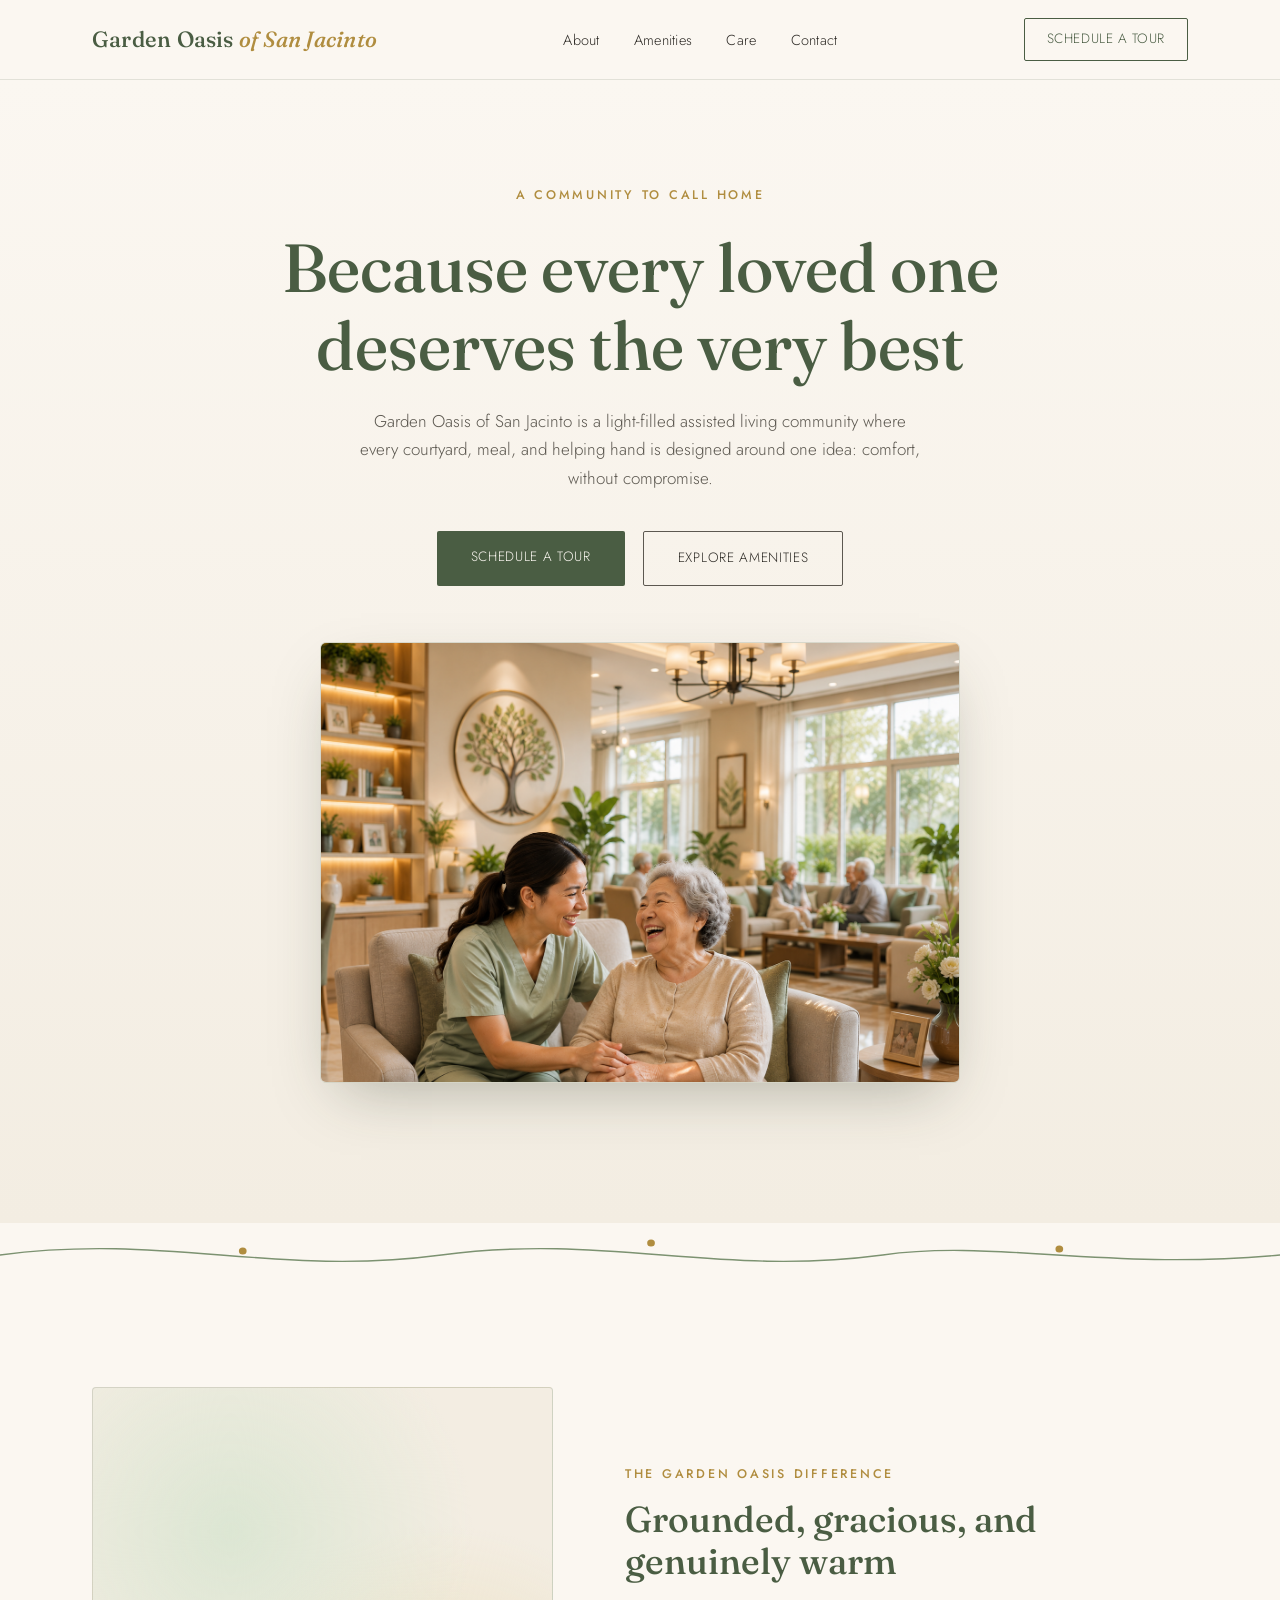
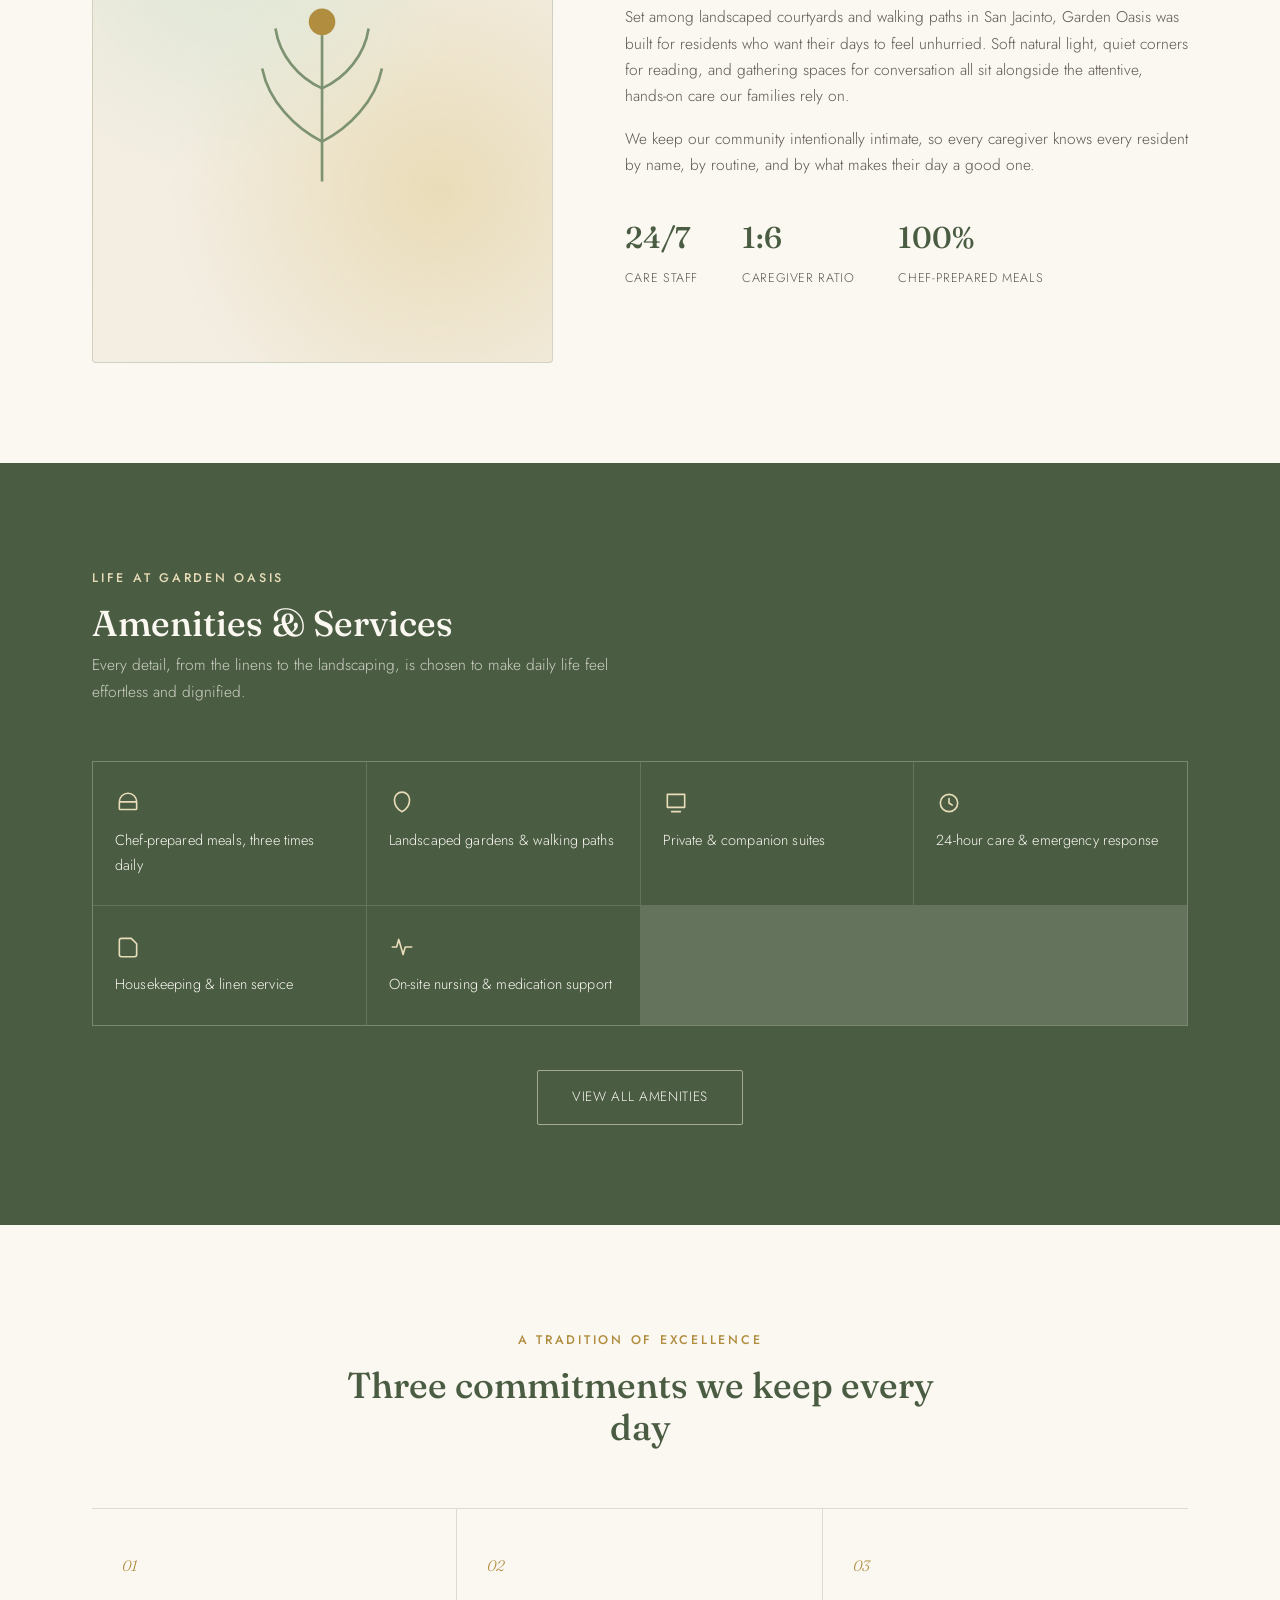
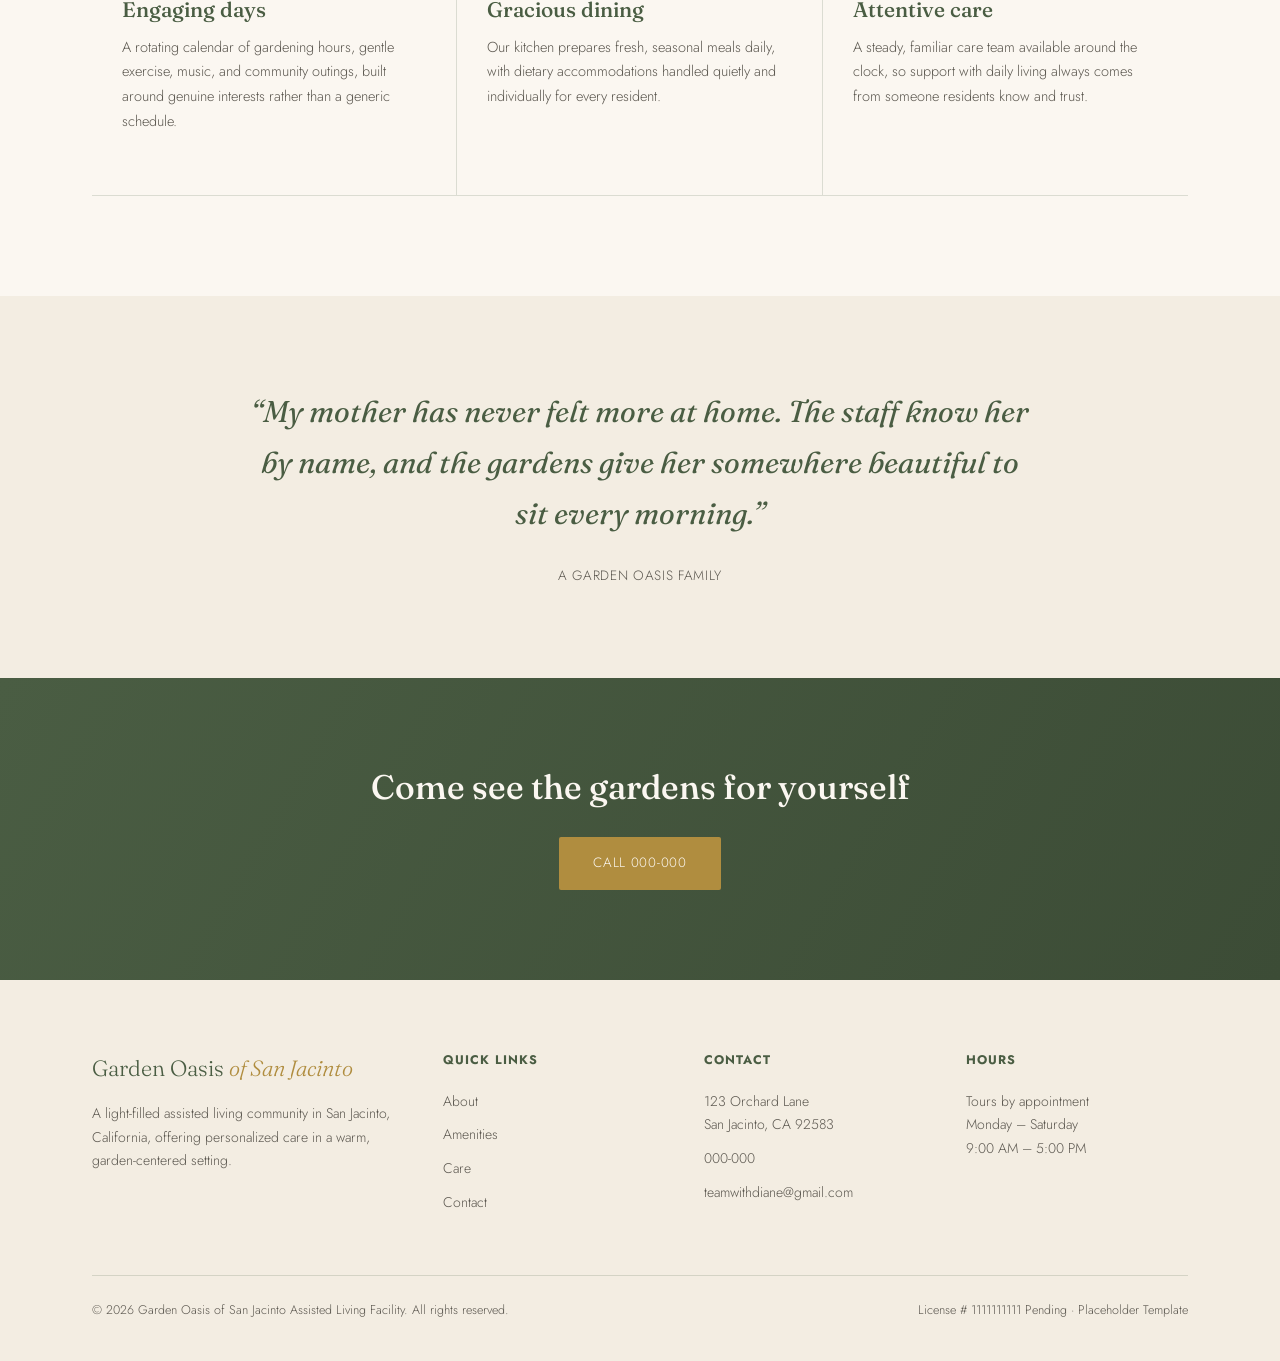
==== index.html @ f4262019 "Update index.html" ====
<!DOCTYPE html>
<html lang="en">
<head>
<meta charset="UTF-8">
<meta name="viewport" content="width=device-width, initial-scale=1.0">
<title>Garden Oasis of San Jacinto | Assisted Living</title>
<meta name="description" content="Garden Oasis of San Jacinto Assisted Living Facility — a light-filled, garden-centered community offering assisted living, compassionate care, and gracious daily living in San Jacinto, CA.">
<link rel="preconnect" href="https://fonts.googleapis.com">
<link rel="preconnect" href="https://fonts.gstatic.com" crossorigin>
<link href="https://fonts.googleapis.com/css2?family=Fraunces:ital,opsz,wght@0,9..144,300;0,9..144,500;1,9..144,400&family=Jost:wght@300;400;500;600&display=swap" rel="stylesheet">
<style>
  :root{
    --ivory:#FBF7F1;
    --ivory-deep:#F3EDE2;
    --sage-deep:#4A5D43;
    --sage:#7C9271;
    --sage-pale:#DCE6D3;
    --gold:#B08D3F;
    --gold-pale:#E9DCB8;
    --ink:#2E2B26;
    --ink-soft:#5C5850;
  }
  *{box-sizing:border-box;margin:0;padding:0;}
  html{scroll-behavior:smooth;}
  body{
    font-family:'Jost', sans-serif;
    background:var(--ivory);
    color:var(--ink);
    line-height:1.7;
    font-weight:300;
    overflow-x:hidden;
  }
  h1,h2,h3,.display{
    font-family:'Fraunces', serif;
    font-weight:500;
    color:var(--sage-deep);
    line-height:1.15;
  }
  a{color:inherit;text-decoration:none;}
  img{max-width:100%;display:block;}
  .wrap{max-width:1160px;margin:0 auto;padding:0 32px;}
  .eyebrow{
    font-family:'Jost', sans-serif;
    text-transform:uppercase;
    letter-spacing:0.22em;
    font-size:12.5px;
    color:var(--gold);
    font-weight:500;
    display:inline-block;
    margin-bottom:14px;
  }

  /* ---------- NAV ---------- */
  header{
    position:sticky;top:0;z-index:100;
    background:rgba(251,247,241,0.92);
    backdrop-filter:blur(6px);
    border-bottom:1px solid rgba(74,93,67,0.14);
  }
  nav{
    display:flex;align-items:center;justify-content:space-between;
    padding:18px 32px;max-width:1160px;margin:0 auto;
  }
  .logo{font-family:'Fraunces',serif;font-size:22px;color:var(--sage-deep);font-weight:500;letter-spacing:0.01em;}
  .logo em{font-style:italic;color:var(--gold);}
  .nav-links{display:flex;gap:34px;list-style:none;}
  .nav-links a{font-size:14.5px;letter-spacing:0.02em;color:var(--ink);transition:color .2s;}
  .nav-links a:hover{color:var(--gold);}
  .nav-cta{
    border:1px solid var(--sage-deep);padding:9px 22px;border-radius:2px;
    font-size:13.5px;letter-spacing:0.04em;text-transform:uppercase;
    color:var(--sage-deep);transition:all .25s;white-space:nowrap;
  }
  .nav-cta:hover{background:var(--sage-deep);color:var(--ivory);}
  .menu-toggle{display:none;background:none;border:none;font-size:26px;color:var(--sage-deep);cursor:pointer;}

  /* ---------- HERO ---------- */
  .hero{
    position:relative;
    padding:100px 32px 140px;
    background:linear-gradient(180deg, var(--ivory) 0%, var(--ivory-deep) 100%);
    text-align:center;
    overflow:hidden;
  }
  .hero .wrap{position:relative;z-index:2;}
  .hero .eyebrow{margin-bottom:22px;}
  .hero h1{font-size:clamp(40px,6vw,68px);max-width:820px;margin:0 auto 22px;}
  .hero h1 i{font-style:italic;color:var(--gold);}
  .hero p{max-width:560px;margin:0 auto 38px;color:var(--ink-soft);font-size:17px;}
  .btn-row{display:flex;gap:18px;justify-content:center;flex-wrap:wrap;}
  .btn{
    display:inline-block;padding:15px 34px;border-radius:2px;
    font-size:13.5px;letter-spacing:0.05em;text-transform:uppercase;
    transition:all .25s;
  }
  .btn-primary{background:var(--sage-deep);color:var(--ivory);}
  .btn-primary:hover{background:var(--gold);}
  .btn-ghost{border:1px solid var(--ink-soft);color:var(--ink);}
  .btn-ghost:hover{border-color:var(--sage-deep);color:var(--sage-deep);}
  .hero-image{
    margin:56px auto 0;max-width:640px;
    border-radius:6px;overflow:hidden;
    border:1px solid rgba(74,93,67,0.18);
    box-shadow:0 24px 60px -20px rgba(46,55,38,0.35);
  }
  .hero-image img{width:100%;height:auto;aspect-ratio:16/11;object-fit:cover;object-position:center 32%;display:block;}

  /* vine divider */
  .vine{width:100%;height:64px;display:block;}
  .vine path{fill:none;stroke:var(--sage);stroke-width:1.4;stroke-linecap:round;}
  .vine circle{fill:var(--gold);}

  /* ---------- ABOUT ---------- */
  .about{padding:100px 32px;}
  .about-grid{display:grid;grid-template-columns:0.9fr 1.1fr;gap:72px;align-items:center;}
  .about-visual{
    aspect-ratio:4/5;border-radius:4px;
    background:
      radial-gradient(circle at 30% 25%, var(--sage-pale) 0%, transparent 45%),
      radial-gradient(circle at 75% 70%, var(--gold-pale) 0%, transparent 50%),
      var(--ivory-deep);
    border:1px solid rgba(74,93,67,0.18);
    position:relative;
    display:flex;align-items:center;justify-content:center;
  }
  .about-visual svg{width:58%;}
  .about h2{font-size:36px;margin-bottom:22px;}
  .about p{color:var(--ink-soft);margin-bottom:16px;font-size:15.5px;}
  .stat-row{display:flex;gap:44px;margin-top:34px;}
  .stat b{display:block;font-family:'Fraunces',serif;font-size:30px;color:var(--sage-deep);font-weight:500;}
  .stat span{font-size:12.5px;letter-spacing:0.05em;text-transform:uppercase;color:var(--ink-soft);}

  /* ---------- AMENITIES ---------- */
  .amenities{padding:100px 32px;background:var(--sage-deep);color:var(--ivory);}
  .amenities .eyebrow{color:var(--gold-pale);}
  .amenities h2{color:var(--ivory);font-size:36px;margin-bottom:8px;}
  .amenities > .wrap > p{color:rgba(251,247,241,0.75);max-width:520px;margin-bottom:56px;font-size:15.5px;}
  .amen-grid{
    display:grid;grid-template-columns:repeat(4,1fr);gap:1px;
    background:rgba(251,247,241,0.14);
    border:1px solid rgba(251,247,241,0.14);
  }
  .amen-item{
    background:var(--sage-deep);padding:28px 22px;
    display:flex;flex-direction:column;gap:12px;
    transition:background .25s;
  }
  .amen-item:hover{background:#425A3B;}
  .amen-item svg{width:26px;height:26px;stroke:var(--gold-pale);}
  .amen-item span{font-size:14.5px;letter-spacing:0.01em;}

  /* ---------- PILLARS ---------- */
  .pillars{padding:100px 32px;}
  .pillars-head{text-align:center;max-width:600px;margin:0 auto 60px;}
  .pillars-head h2{font-size:36px;}
  .pillar-grid{display:grid;grid-template-columns:repeat(3,1fr);gap:0;border-top:1px solid rgba(74,93,67,0.18);}
  .pillar{padding:44px 30px;border-right:1px solid rgba(74,93,67,0.18);border-bottom:1px solid rgba(74,93,67,0.18);}
  .pillar:last-child{border-right:none;}
  .pillar-num{font-family:'Fraunces',serif;font-style:italic;color:var(--gold);font-size:15px;margin-bottom:18px;display:block;}
  .pillar h3{font-size:21px;margin-bottom:14px;}
  .pillar p{color:var(--ink-soft);font-size:14.5px;margin-bottom:18px;}
  .pillar a{font-size:13px;letter-spacing:0.04em;text-transform:uppercase;color:var(--sage-deep);border-bottom:1px solid var(--gold);padding-bottom:3px;}

  /* ---------- QUOTE ---------- */
  .quote-section{padding:90px 32px;background:var(--ivory-deep);text-align:center;}
  .quote-section blockquote{
    font-family:'Fraunces',serif;font-style:italic;font-weight:400;
    font-size:clamp(22px,3vw,30px);max-width:780px;margin:0 auto 22px;color:var(--sage-deep);
  }
  .quote-section cite{font-style:normal;font-size:13.5px;letter-spacing:0.05em;text-transform:uppercase;color:var(--ink-soft);}

  /* ---------- CTA BANNER ---------- */
  .cta-banner{
    padding:90px 32px;text-align:center;
    background:linear-gradient(120deg, var(--sage-deep), #3C4C36);
    color:var(--ivory);
  }
  .cta-banner h2{color:var(--ivory);font-size:34px;max-width:600px;margin:0 auto 30px;}
  .cta-banner .btn-primary{background:var(--gold);}
  .cta-banner .btn-primary:hover{background:var(--ivory);color:var(--sage-deep);}

  /* ---------- FOOTER ---------- */
  footer{padding:70px 32px 40px;background:var(--ivory-deep);}
  .footer-grid{display:grid;grid-template-columns:1.4fr 1fr 1fr 1fr;gap:40px;margin-bottom:50px;}
  .footer-grid h4{font-size:12.5px;letter-spacing:0.08em;text-transform:uppercase;color:var(--sage-deep);margin-bottom:18px;}
  .footer-grid p, .footer-grid a{font-size:14px;color:var(--ink-soft);display:block;margin-bottom:10px;}
  .footer-grid a:hover{color:var(--gold);}
  .footer-logo{font-family:'Fraunces',serif;font-size:22px;color:var(--sage-deep);margin-bottom:14px;}
  .footer-bottom{
    border-top:1px solid rgba(74,93,67,0.18);padding-top:24px;
    display:flex;justify-content:space-between;flex-wrap:wrap;gap:12px;
    font-size:12.5px;color:var(--ink-soft);
  }

  /* ---------- RESPONSIVE ---------- */
  @media (max-width:900px){
    .about-grid{grid-template-columns:1fr;gap:40px;}
    .amen-grid{grid-template-columns:repeat(2,1fr);}
    .pillar-grid{grid-template-columns:1fr;}
    .pillar{border-right:none;}
    .footer-grid{grid-template-columns:1fr 1fr;}
  }
  @media (max-width:700px){
    .nav-links, .nav-cta{display:none;}
    .menu-toggle{display:block;}
    .amen-grid{grid-template-columns:1fr 1fr;}
    .stat-row{gap:28px;}
    .footer-grid{grid-template-columns:1fr;}
  }
</style>
</head>
<body>

<header>
  <nav>
    <a href="#" class="logo">Garden Oasis <em>of San Jacinto</em></a>
    <ul class="nav-links">
      <li><a href="#about">About</a></li>
      <li><a href="amenities.html">Amenities</a></li>
      <li><a href="#care">Care</a></li>
      <li><a href="#contact">Contact</a></li>
    </ul>
    <a href="#contact" class="nav-cta">Schedule a Tour</a>
    <button class="menu-toggle" aria-label="Menu">&#9776;</button>
  </nav>
</header>

<section class="hero">
  <div class="wrap">
    <span class="eyebrow">A Community To Call Home</span>
    <h1>Because every loved one deserves the very best</h1>
    <p>Garden Oasis of San Jacinto is a light-filled assisted living community where every courtyard, meal, and helping hand is designed around one idea: comfort, without compromise.</p>
    <div class="btn-row">
      <a href="#contact" class="btn btn-primary">Schedule a Tour</a>
      <a href="amenities.html" class="btn btn-ghost">Explore Amenities</a>
    </div>
    <div class="hero-image">
      <img src="images/Caregiver-Resident.png" alt="A caregiver and resident smiling together at Garden Oasis of San Jacinto">
    </div>
  </div>
</section>

<svg class="vine" viewBox="0 0 1160 64" preserveAspectRatio="none">
  <path d="M0,32 C150,10 250,54 400,32 C550,10 650,54 800,32 C900,16 1000,48 1160,32"/>
  <circle cx="220" cy="28" r="3.5"/>
  <circle cx="590" cy="20" r="3.5"/>
  <circle cx="960" cy="26" r="3.5"/>
</svg>

<section class="about" id="about">
  <div class="wrap about-grid">
    <div class="about-visual">
      <svg viewBox="0 0 200 200" fill="none" xmlns="http://www.w3.org/2000/svg">
        <path d="M100 180 C100 140 100 110 100 70" stroke="#7C9271" stroke-width="2"/>
        <path d="M100 150 C80 140 60 120 55 95" stroke="#7C9271" stroke-width="2"/>
        <path d="M100 150 C120 140 140 120 145 95" stroke="#7C9271" stroke-width="2"/>
        <path d="M100 110 C82 102 68 85 65 65" stroke="#7C9271" stroke-width="2"/>
        <path d="M100 110 C118 102 132 85 135 65" stroke="#7C9271" stroke-width="2"/>
        <circle cx="100" cy="60" r="10" fill="#B08D3F"/>
      </svg>
    </div>
    <div>
      <span class="eyebrow">The Garden Oasis Difference</span>
      <h2>Grounded, gracious, and genuinely warm</h2>
      <p>Set among landscaped courtyards and walking paths in San Jacinto, Garden Oasis was built for residents who want their days to feel unhurried. Soft natural light, quiet corners for reading, and gathering spaces for conversation all sit alongside the attentive, hands-on care our families rely on.</p>
      <p>We keep our community intentionally intimate, so every caregiver knows every resident by name, by routine, and by what makes their day a good one.</p>
      <div class="stat-row">
        <div class="stat"><b>24/7</b><span>Care Staff</span></div>
        <div class="stat"><b>1:6</b><span>Caregiver Ratio</span></div>
        <div class="stat"><b>100%</b><span>Chef-Prepared Meals</span></div>
      </div>
    </div>
  </div>
</section>

<section class="amenities" id="amenities">
  <div class="wrap">
    <span class="eyebrow">Life at Garden Oasis</span>
    <h2>Amenities &amp; Services</h2>
    <p>Every detail, from the linens to the landscaping, is chosen to make daily life feel effortless and dignified.</p>
    <div class="amen-grid">
      <div class="amen-item"><svg viewBox="0 0 24 24" fill="none" stroke-width="1.5"><path d="M4 11h16M4 11a8 8 0 0116 0M4 11v6a1 1 0 001 1h14a1 1 0 001-1v-6" stroke-linecap="round" stroke-linejoin="round"/></svg><span>Chef-prepared meals, three times daily</span></div>
      <div class="amen-item"><svg viewBox="0 0 24 24" fill="none" stroke-width="1.5"><path d="M12 20c4-2 7-6 7-11a7 7 0 00-14 0c0 5 3 9 7 11z" stroke-linecap="round" stroke-linejoin="round"/></svg><span>Landscaped gardens &amp; walking paths</span></div>
      <div class="amen-item"><svg viewBox="0 0 24 24" fill="none" stroke-width="1.5"><path d="M4 4h16v12H4zM8 20h8" stroke-linecap="round" stroke-linejoin="round"/></svg><span>Private &amp; companion suites</span></div>
      <div class="amen-item"><svg viewBox="0 0 24 24" fill="none" stroke-width="1.5"><circle cx="12" cy="12" r="8"/><path d="M12 8v4l3 2" stroke-linecap="round"/></svg><span>24-hour care &amp; emergency response</span></div>
      <div class="amen-item"><svg viewBox="0 0 24 24" fill="none" stroke-width="1.5"><path d="M4 19V6a2 2 0 012-2h9l5 5v10a2 2 0 01-2 2H6a2 2 0 01-2-2z" stroke-linejoin="round"/></svg><span>Housekeeping &amp; linen service</span></div>
      <div class="amen-item"><svg viewBox="0 0 24 24" fill="none" stroke-width="1.5"><path d="M3 12h4l2-7 4 14 2-7h6" stroke-linecap="round" stroke-linejoin="round"/></svg><span>On-site nursing &amp; medication support</span></div>
    </div>
    <div style="text-align:center;margin-top:44px;">
      <a href="amenities.html" class="btn btn-ghost" style="border-color:rgba(251,247,241,0.5);color:var(--ivory);">View All Amenities</a>
    </div>
  </div>
</section>

<section class="pillars" id="care">
  <div class="wrap">
    <div class="pillars-head">
      <span class="eyebrow">A Tradition of Excellence</span>
      <h2>Three commitments we keep every day</h2>
    </div>
    <div class="pillar-grid">
      <div class="pillar">
        <span class="pillar-num">01</span>
        <h3>Engaging days</h3>
        <p>A rotating calendar of gardening hours, gentle exercise, music, and community outings, built around genuine interests rather than a generic schedule.</p>
      </div>
      <div class="pillar">
        <span class="pillar-num">02</span>
        <h3>Gracious dining</h3>
        <p>Our kitchen prepares fresh, seasonal meals daily, with dietary accommodations handled quietly and individually for every resident.</p>
      </div>
      <div class="pillar">
        <span class="pillar-num">03</span>
        <h3>Attentive care</h3>
        <p>A steady, familiar care team available around the clock, so support with daily living always comes from someone residents know and trust.</p>
      </div>
    </div>
  </div>
</section>

<section class="quote-section">
  <blockquote>&ldquo;My mother has never felt more at home. The staff know her by name, and the gardens give her somewhere beautiful to sit every morning.&rdquo;</blockquote>
  <cite>A Garden Oasis Family</cite>
</section>

<section class="cta-banner" id="contact">
  <div class="wrap">
    <h2>Come see the gardens for yourself</h2>
    <a href="tel:+1000000" class="btn btn-primary">Call 000-000</a>
  </div>
</section>

<footer>
  <div class="wrap">
    <div class="footer-grid">
      <div>
        <div class="footer-logo">Garden Oasis <em style="font-style:italic;color:var(--gold);">of San Jacinto</em></div>
        <p>A light-filled assisted living community in San Jacinto, California, offering personalized care in a warm, garden-centered setting.</p>
      </div>
      <div>
        <h4>Quick Links</h4>
        <a href="#about">About</a>
        <a href="amenities.html">Amenities</a>
        <a href="#care">Care</a>
        <a href="#contact">Contact</a>
      </div>
      <div>
        <h4>Contact</h4>
        <p>123 Orchard Lane<br>San Jacinto, CA 92583</p>
        <a href="tel:+1000000">000-000</a>
        <a href="mailto:teamwithdiane@gmail.com">teamwithdiane@gmail.com</a>
      </div>
      <div>
        <h4>Hours</h4>
        <p>Tours by appointment<br>Monday &ndash; Saturday<br>9:00 AM &ndash; 5:00 PM</p>
      </div>
    </div>
    <div class="footer-bottom">
      <span>&copy; 2026 Garden Oasis of San Jacinto Assisted Living Facility. All rights reserved.</span>
      <span>License # 1111111111 Pending &middot; Placeholder Template</span>
    </div>
  </div>
</footer>

</body>
</html>
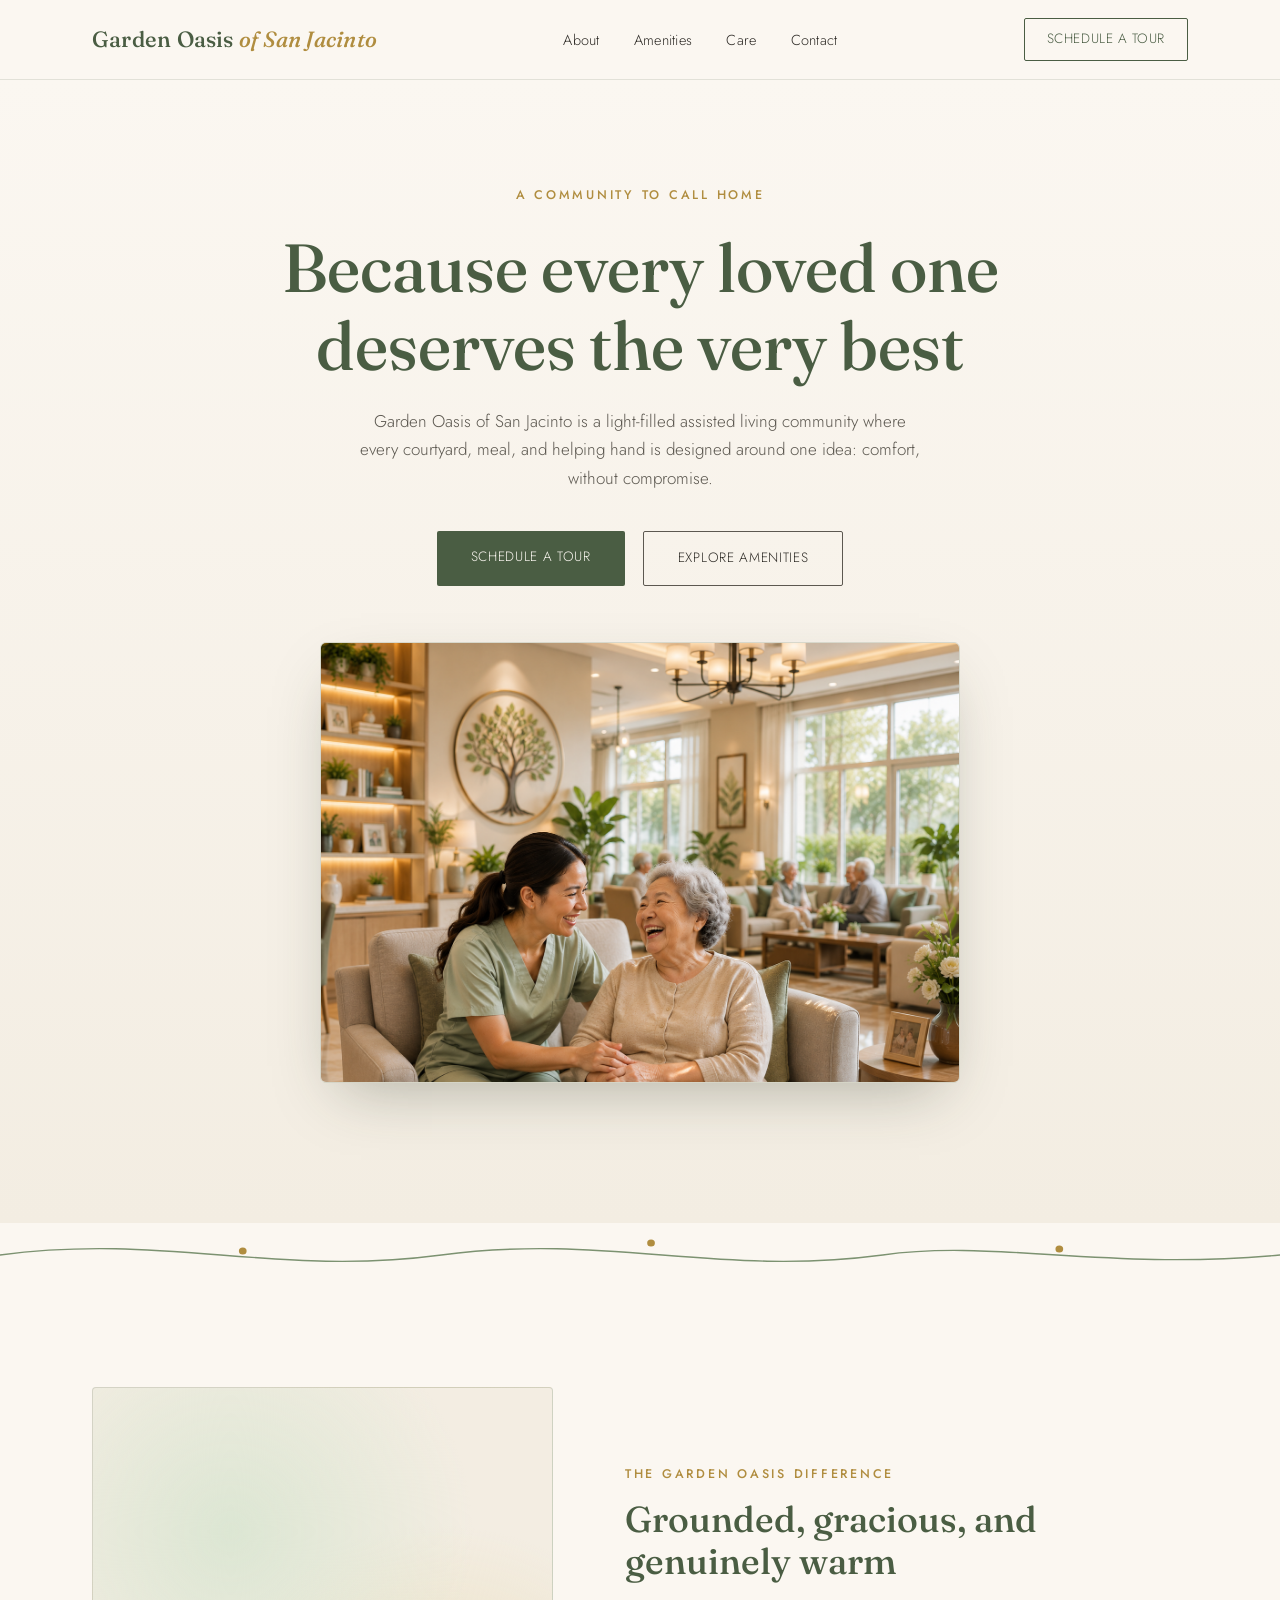
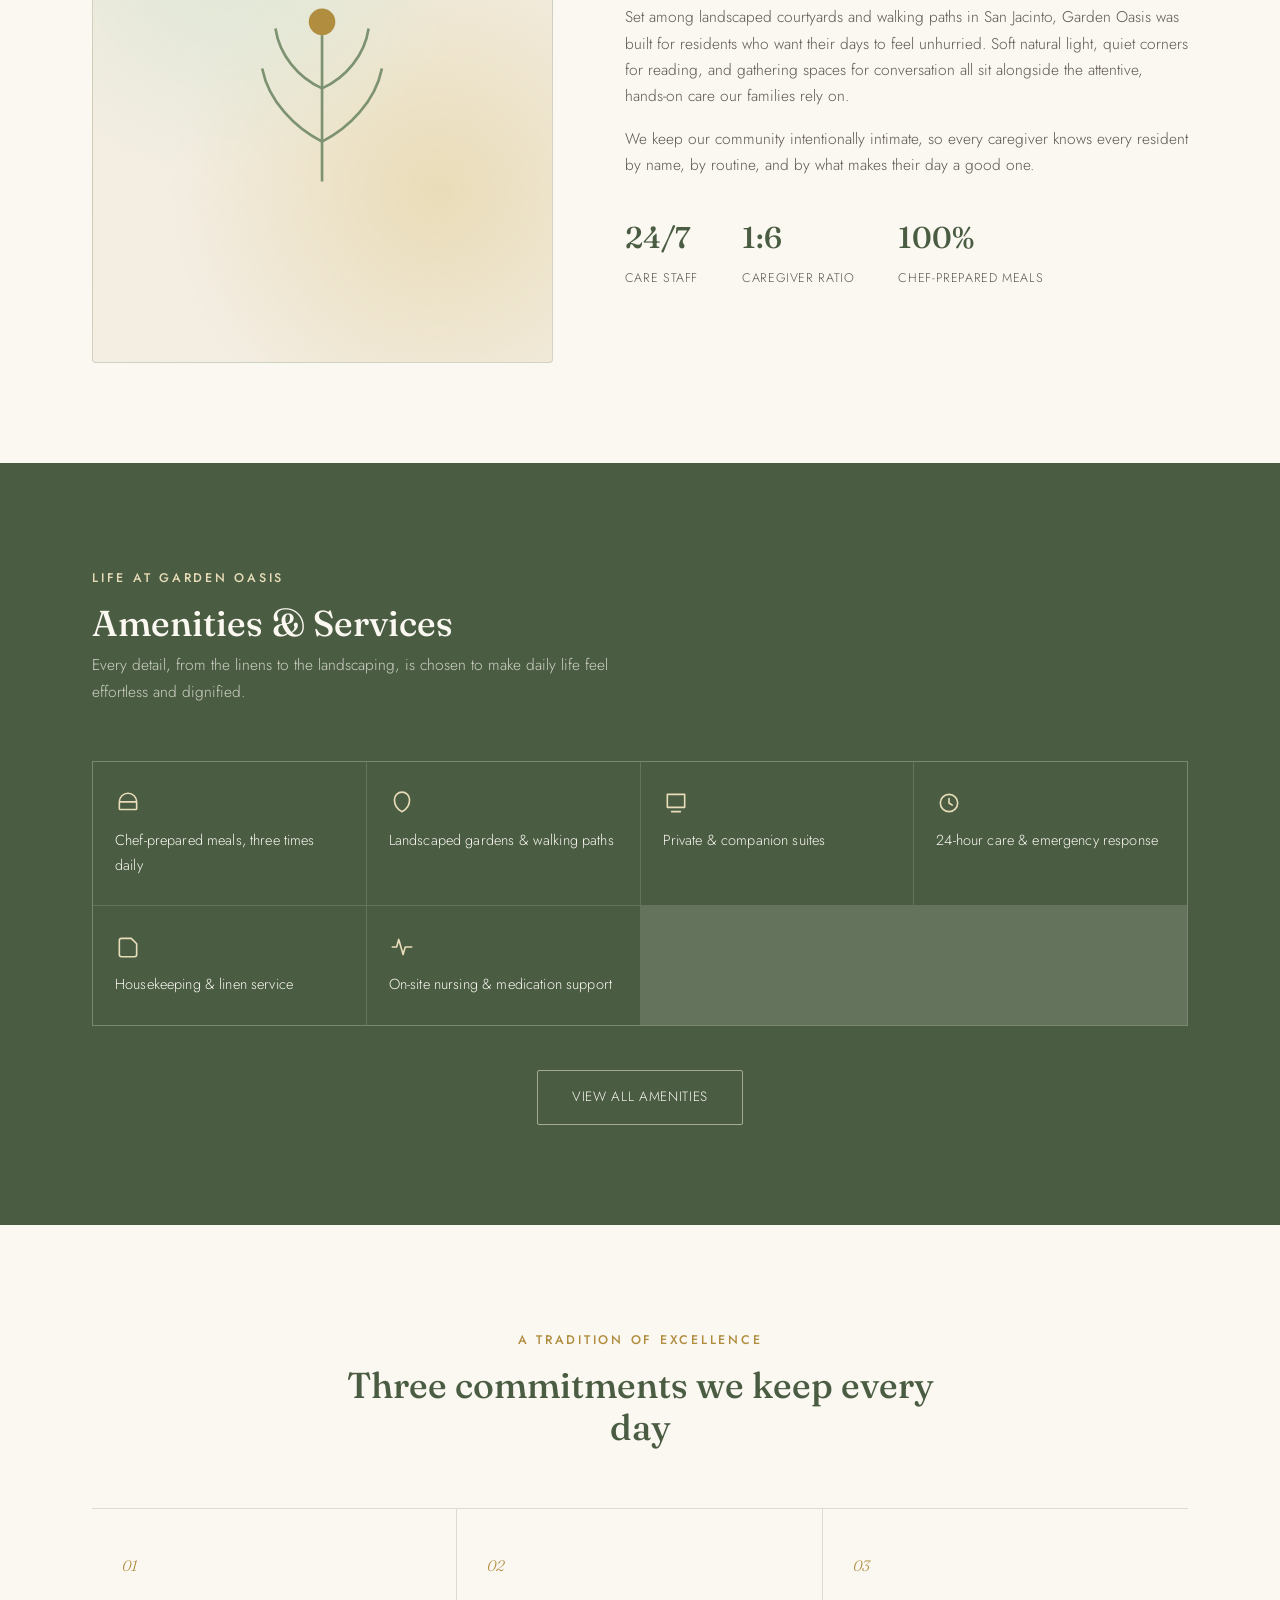
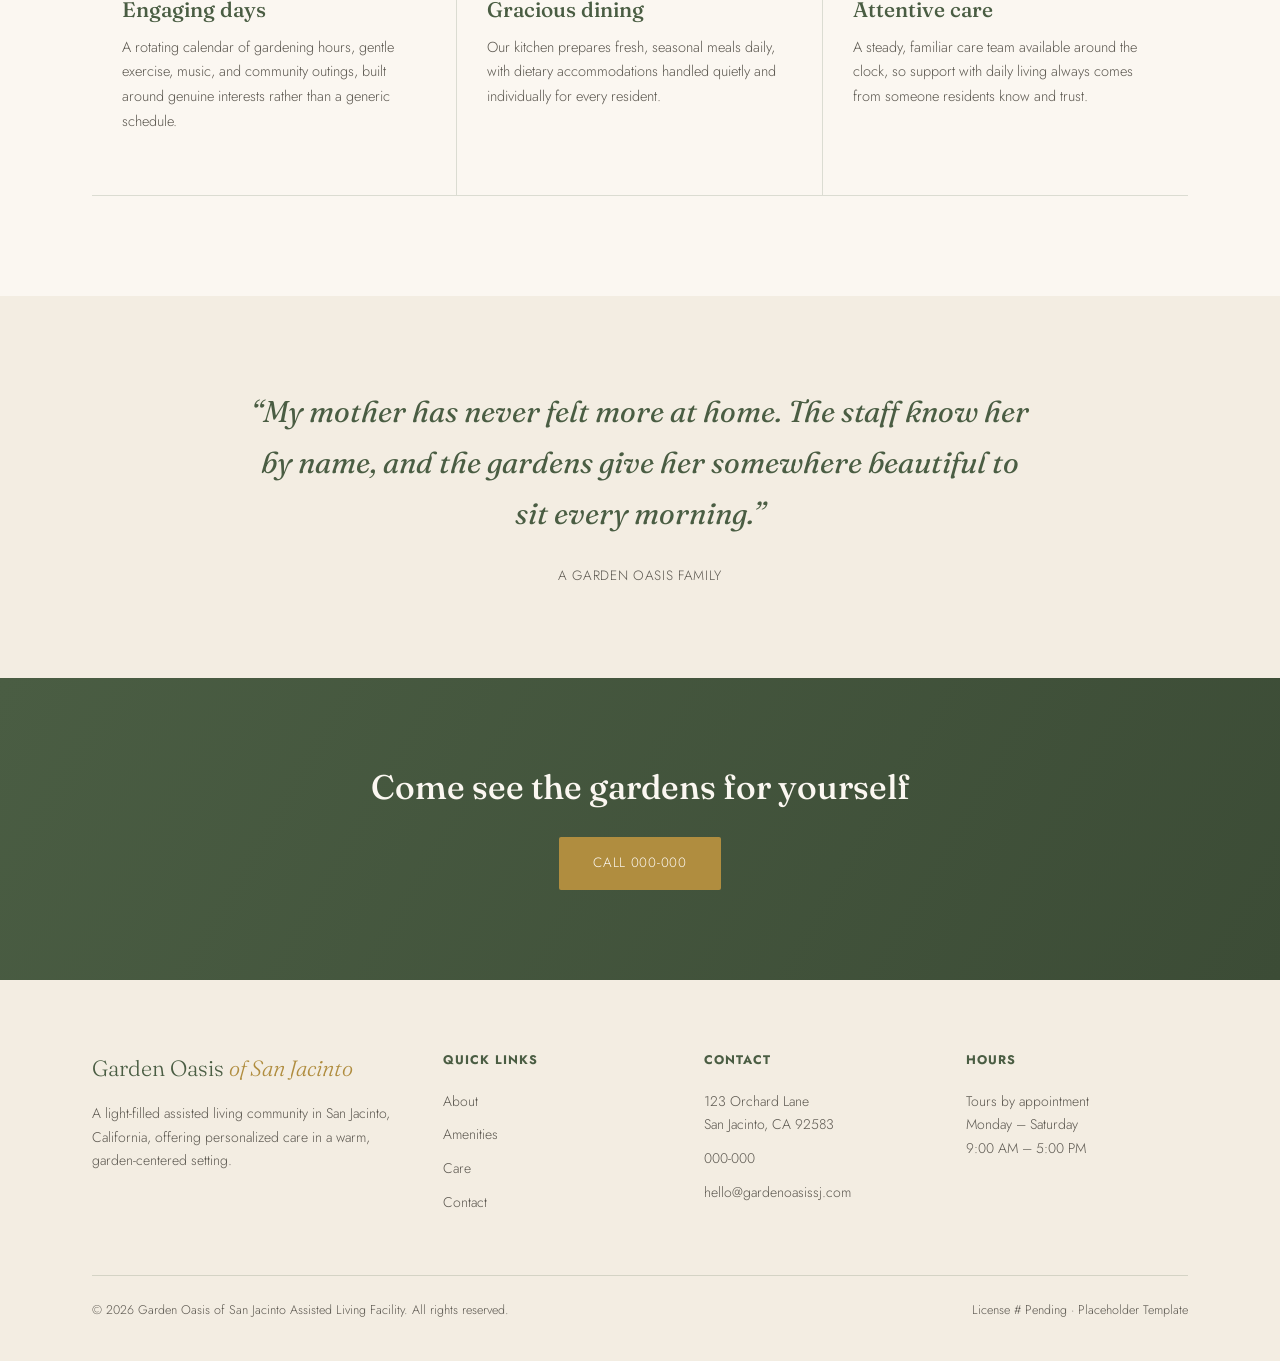
==== commit 7bb6b256: "Update index.html" ====
--- a/index.html
+++ b/index.html
@@ -348,7 +348,7 @@
         <h4>Contact</h4>
         <p>123 Orchard Lane<br>San Jacinto, CA 92583</p>
         <a href="tel:+1000000">000-000</a>
-        <a href="mailto:teamwithdiane@gmail.com">teamwithdiane@gmail.com</a>
+        <a href="mailto:hello@gardenoasissj.com">hello@gardenoasissj.com</a>
       </div>
       <div>
         <h4>Hours</h4>
@@ -357,7 +357,7 @@
     </div>
     <div class="footer-bottom">
       <span>&copy; 2026 Garden Oasis of San Jacinto Assisted Living Facility. All rights reserved.</span>
-      <span>License # 1111111111 Pending &middot; Placeholder Template</span>
+      <span>License # Pending &middot; Placeholder Template</span>
     </div>
   </div>
 </footer>
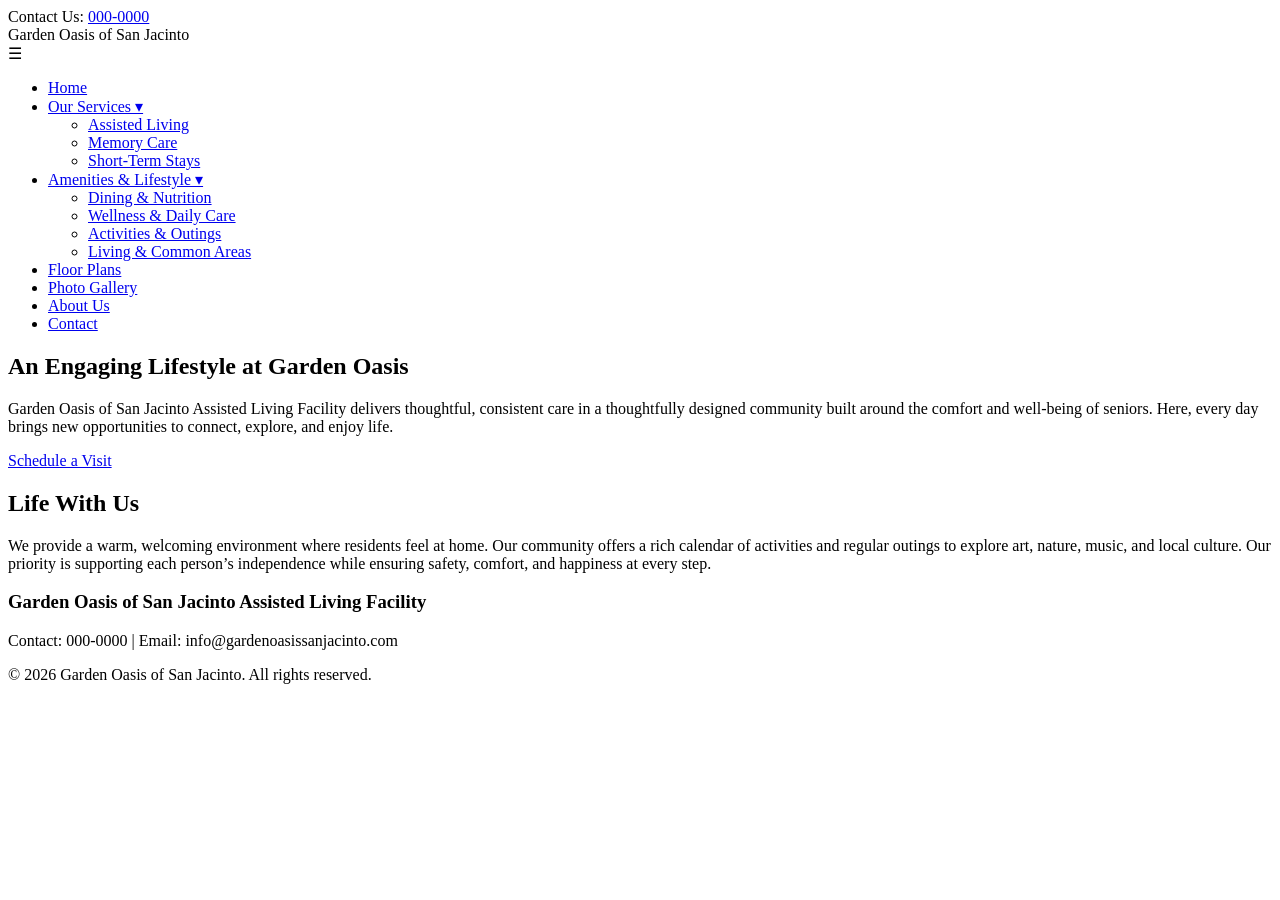
==== commit 79d5fd9e: "Update index.html" ====
--- a/index.html
+++ b/index.html
@@ -1,366 +1,72 @@
 <!DOCTYPE html>
 <html lang="en">
 <head>
-<meta charset="UTF-8">
-<meta name="viewport" content="width=device-width, initial-scale=1.0">
-<title>Garden Oasis of San Jacinto | Assisted Living</title>
-<meta name="description" content="Garden Oasis of San Jacinto Assisted Living Facility — a light-filled, garden-centered community offering assisted living, compassionate care, and gracious daily living in San Jacinto, CA.">
-<link rel="preconnect" href="https://fonts.googleapis.com">
-<link rel="preconnect" href="https://fonts.gstatic.com" crossorigin>
-<link href="https://fonts.googleapis.com/css2?family=Fraunces:ital,opsz,wght@0,9..144,300;0,9..144,500;1,9..144,400&family=Jost:wght@300;400;500;600&display=swap" rel="stylesheet">
-<style>
-  :root{
-    --ivory:#FBF7F1;
-    --ivory-deep:#F3EDE2;
-    --sage-deep:#4A5D43;
-    --sage:#7C9271;
-    --sage-pale:#DCE6D3;
-    --gold:#B08D3F;
-    --gold-pale:#E9DCB8;
-    --ink:#2E2B26;
-    --ink-soft:#5C5850;
-  }
-  *{box-sizing:border-box;margin:0;padding:0;}
-  html{scroll-behavior:smooth;}
-  body{
-    font-family:'Jost', sans-serif;
-    background:var(--ivory);
-    color:var(--ink);
-    line-height:1.7;
-    font-weight:300;
-    overflow-x:hidden;
-  }
-  h1,h2,h3,.display{
-    font-family:'Fraunces', serif;
-    font-weight:500;
-    color:var(--sage-deep);
-    line-height:1.15;
-  }
-  a{color:inherit;text-decoration:none;}
-  img{max-width:100%;display:block;}
-  .wrap{max-width:1160px;margin:0 auto;padding:0 32px;}
-  .eyebrow{
-    font-family:'Jost', sans-serif;
-    text-transform:uppercase;
-    letter-spacing:0.22em;
-    font-size:12.5px;
-    color:var(--gold);
-    font-weight:500;
-    display:inline-block;
-    margin-bottom:14px;
-  }
-
-  /* ---------- NAV ---------- */
-  header{
-    position:sticky;top:0;z-index:100;
-    background:rgba(251,247,241,0.92);
-    backdrop-filter:blur(6px);
-    border-bottom:1px solid rgba(74,93,67,0.14);
-  }
-  nav{
-    display:flex;align-items:center;justify-content:space-between;
-    padding:18px 32px;max-width:1160px;margin:0 auto;
-  }
-  .logo{font-family:'Fraunces',serif;font-size:22px;color:var(--sage-deep);font-weight:500;letter-spacing:0.01em;}
-  .logo em{font-style:italic;color:var(--gold);}
-  .nav-links{display:flex;gap:34px;list-style:none;}
-  .nav-links a{font-size:14.5px;letter-spacing:0.02em;color:var(--ink);transition:color .2s;}
-  .nav-links a:hover{color:var(--gold);}
-  .nav-cta{
-    border:1px solid var(--sage-deep);padding:9px 22px;border-radius:2px;
-    font-size:13.5px;letter-spacing:0.04em;text-transform:uppercase;
-    color:var(--sage-deep);transition:all .25s;white-space:nowrap;
-  }
-  .nav-cta:hover{background:var(--sage-deep);color:var(--ivory);}
-  .menu-toggle{display:none;background:none;border:none;font-size:26px;color:var(--sage-deep);cursor:pointer;}
-
-  /* ---------- HERO ---------- */
-  .hero{
-    position:relative;
-    padding:100px 32px 140px;
-    background:linear-gradient(180deg, var(--ivory) 0%, var(--ivory-deep) 100%);
-    text-align:center;
-    overflow:hidden;
-  }
-  .hero .wrap{position:relative;z-index:2;}
-  .hero .eyebrow{margin-bottom:22px;}
-  .hero h1{font-size:clamp(40px,6vw,68px);max-width:820px;margin:0 auto 22px;}
-  .hero h1 i{font-style:italic;color:var(--gold);}
-  .hero p{max-width:560px;margin:0 auto 38px;color:var(--ink-soft);font-size:17px;}
-  .btn-row{display:flex;gap:18px;justify-content:center;flex-wrap:wrap;}
-  .btn{
-    display:inline-block;padding:15px 34px;border-radius:2px;
-    font-size:13.5px;letter-spacing:0.05em;text-transform:uppercase;
-    transition:all .25s;
-  }
-  .btn-primary{background:var(--sage-deep);color:var(--ivory);}
-  .btn-primary:hover{background:var(--gold);}
-  .btn-ghost{border:1px solid var(--ink-soft);color:var(--ink);}
-  .btn-ghost:hover{border-color:var(--sage-deep);color:var(--sage-deep);}
-  .hero-image{
-    margin:56px auto 0;max-width:640px;
-    border-radius:6px;overflow:hidden;
-    border:1px solid rgba(74,93,67,0.18);
-    box-shadow:0 24px 60px -20px rgba(46,55,38,0.35);
-  }
-  .hero-image img{width:100%;height:auto;aspect-ratio:16/11;object-fit:cover;object-position:center 32%;display:block;}
-
-  /* vine divider */
-  .vine{width:100%;height:64px;display:block;}
-  .vine path{fill:none;stroke:var(--sage);stroke-width:1.4;stroke-linecap:round;}
-  .vine circle{fill:var(--gold);}
-
-  /* ---------- ABOUT ---------- */
-  .about{padding:100px 32px;}
-  .about-grid{display:grid;grid-template-columns:0.9fr 1.1fr;gap:72px;align-items:center;}
-  .about-visual{
-    aspect-ratio:4/5;border-radius:4px;
-    background:
-      radial-gradient(circle at 30% 25%, var(--sage-pale) 0%, transparent 45%),
-      radial-gradient(circle at 75% 70%, var(--gold-pale) 0%, transparent 50%),
-      var(--ivory-deep);
-    border:1px solid rgba(74,93,67,0.18);
-    position:relative;
-    display:flex;align-items:center;justify-content:center;
-  }
-  .about-visual svg{width:58%;}
-  .about h2{font-size:36px;margin-bottom:22px;}
-  .about p{color:var(--ink-soft);margin-bottom:16px;font-size:15.5px;}
-  .stat-row{display:flex;gap:44px;margin-top:34px;}
-  .stat b{display:block;font-family:'Fraunces',serif;font-size:30px;color:var(--sage-deep);font-weight:500;}
-  .stat span{font-size:12.5px;letter-spacing:0.05em;text-transform:uppercase;color:var(--ink-soft);}
-
-  /* ---------- AMENITIES ---------- */
-  .amenities{padding:100px 32px;background:var(--sage-deep);color:var(--ivory);}
-  .amenities .eyebrow{color:var(--gold-pale);}
-  .amenities h2{color:var(--ivory);font-size:36px;margin-bottom:8px;}
-  .amenities > .wrap > p{color:rgba(251,247,241,0.75);max-width:520px;margin-bottom:56px;font-size:15.5px;}
-  .amen-grid{
-    display:grid;grid-template-columns:repeat(4,1fr);gap:1px;
-    background:rgba(251,247,241,0.14);
-    border:1px solid rgba(251,247,241,0.14);
-  }
-  .amen-item{
-    background:var(--sage-deep);padding:28px 22px;
-    display:flex;flex-direction:column;gap:12px;
-    transition:background .25s;
-  }
-  .amen-item:hover{background:#425A3B;}
-  .amen-item svg{width:26px;height:26px;stroke:var(--gold-pale);}
-  .amen-item span{font-size:14.5px;letter-spacing:0.01em;}
-
-  /* ---------- PILLARS ---------- */
-  .pillars{padding:100px 32px;}
-  .pillars-head{text-align:center;max-width:600px;margin:0 auto 60px;}
-  .pillars-head h2{font-size:36px;}
-  .pillar-grid{display:grid;grid-template-columns:repeat(3,1fr);gap:0;border-top:1px solid rgba(74,93,67,0.18);}
-  .pillar{padding:44px 30px;border-right:1px solid rgba(74,93,67,0.18);border-bottom:1px solid rgba(74,93,67,0.18);}
-  .pillar:last-child{border-right:none;}
-  .pillar-num{font-family:'Fraunces',serif;font-style:italic;color:var(--gold);font-size:15px;margin-bottom:18px;display:block;}
-  .pillar h3{font-size:21px;margin-bottom:14px;}
-  .pillar p{color:var(--ink-soft);font-size:14.5px;margin-bottom:18px;}
-  .pillar a{font-size:13px;letter-spacing:0.04em;text-transform:uppercase;color:var(--sage-deep);border-bottom:1px solid var(--gold);padding-bottom:3px;}
-
-  /* ---------- QUOTE ---------- */
-  .quote-section{padding:90px 32px;background:var(--ivory-deep);text-align:center;}
-  .quote-section blockquote{
-    font-family:'Fraunces',serif;font-style:italic;font-weight:400;
-    font-size:clamp(22px,3vw,30px);max-width:780px;margin:0 auto 22px;color:var(--sage-deep);
-  }
-  .quote-section cite{font-style:normal;font-size:13.5px;letter-spacing:0.05em;text-transform:uppercase;color:var(--ink-soft);}
-
-  /* ---------- CTA BANNER ---------- */
-  .cta-banner{
-    padding:90px 32px;text-align:center;
-    background:linear-gradient(120deg, var(--sage-deep), #3C4C36);
-    color:var(--ivory);
-  }
-  .cta-banner h2{color:var(--ivory);font-size:34px;max-width:600px;margin:0 auto 30px;}
-  .cta-banner .btn-primary{background:var(--gold);}
-  .cta-banner .btn-primary:hover{background:var(--ivory);color:var(--sage-deep);}
-
-  /* ---------- FOOTER ---------- */
-  footer{padding:70px 32px 40px;background:var(--ivory-deep);}
-  .footer-grid{display:grid;grid-template-columns:1.4fr 1fr 1fr 1fr;gap:40px;margin-bottom:50px;}
-  .footer-grid h4{font-size:12.5px;letter-spacing:0.08em;text-transform:uppercase;color:var(--sage-deep);margin-bottom:18px;}
-  .footer-grid p, .footer-grid a{font-size:14px;color:var(--ink-soft);display:block;margin-bottom:10px;}
-  .footer-grid a:hover{color:var(--gold);}
-  .footer-logo{font-family:'Fraunces',serif;font-size:22px;color:var(--sage-deep);margin-bottom:14px;}
-  .footer-bottom{
-    border-top:1px solid rgba(74,93,67,0.18);padding-top:24px;
-    display:flex;justify-content:space-between;flex-wrap:wrap;gap:12px;
-    font-size:12.5px;color:var(--ink-soft);
-  }
-
-  /* ---------- RESPONSIVE ---------- */
-  @media (max-width:900px){
-    .about-grid{grid-template-columns:1fr;gap:40px;}
-    .amen-grid{grid-template-columns:repeat(2,1fr);}
-    .pillar-grid{grid-template-columns:1fr;}
-    .pillar{border-right:none;}
-    .footer-grid{grid-template-columns:1fr 1fr;}
-  }
-  @media (max-width:700px){
-    .nav-links, .nav-cta{display:none;}
-    .menu-toggle{display:block;}
-    .amen-grid{grid-template-columns:1fr 1fr;}
-    .stat-row{gap:28px;}
-    .footer-grid{grid-template-columns:1fr;}
-  }
-</style>
+  <meta charset="UTF-8">
+  <meta name="viewport" content="width=device-width, initial-scale=1.0">
+  <title>Garden Oasis of San Jacinto Assisted Living Facility</title>
+  <link rel="stylesheet" href="css/style.css">
 </head>
 <body>
 
+<div class="top-bar">
+  Contact Us: <a href="tel:000-0000">000-0000</a>
+</div>
+
 <header>
   <nav>
-    <a href="#" class="logo">Garden Oasis <em>of San Jacinto</em></a>
-    <ul class="nav-links">
-      <li><a href="#about">About</a></li>
-      <li><a href="amenities.html">Amenities</a></li>
-      <li><a href="#care">Care</a></li>
-      <li><a href="#contact">Contact</a></li>
+    <div class="logo">Garden Oasis of San Jacinto</div>
+    <div class="hamburger" onclick="toggleMenu()">&#9776;</div>
+    <ul class="menu" id="mainMenu">
+      <li><a href="index.html">Home</a></li>
+      <li>
+        <a href="#">Our Services ▾</a>
+        <ul class="dropdown">
+          <li><a href="assisted-living.html">Assisted Living</a></li>
+          <li><a href="memory-care.html">Memory Care</a></li>
+          <li><a href="short-term.html">Short-Term Stays</a></li>
+        </ul>
+      </li>
+      <li>
+        <a href="amenities.html">Amenities & Lifestyle ▾</a>
+        <ul class="dropdown">
+          <li><a href="amenities.html#dining">Dining & Nutrition</a></li>
+          <li><a href="amenities.html#wellness">Wellness & Daily Care</a></li>
+          <li><a href="amenities.html#activities">Activities & Outings</a></li>
+          <li><a href="amenities.html#spaces">Living & Common Areas</a></li>
+        </ul>
+      </li>
+      <li><a href="floor-plans.html">Floor Plans</a></li>
+      <li><a href="gallery.html">Photo Gallery</a></li>
+      <li><a href="about.html">About Us</a></li>
+      <li><a href="contact.html">Contact</a></li>
     </ul>
-    <a href="#contact" class="nav-cta">Schedule a Tour</a>
-    <button class="menu-toggle" aria-label="Menu">&#9776;</button>
   </nav>
 </header>
 
 <section class="hero">
-  <div class="wrap">
-    <span class="eyebrow">A Community To Call Home</span>
-    <h1>Because every loved one deserves the very best</h1>
-    <p>Garden Oasis of San Jacinto is a light-filled assisted living community where every courtyard, meal, and helping hand is designed around one idea: comfort, without compromise.</p>
-    <div class="btn-row">
-      <a href="#contact" class="btn btn-primary">Schedule a Tour</a>
-      <a href="amenities.html" class="btn btn-ghost">Explore Amenities</a>
-    </div>
-    <div class="hero-image">
-      <img src="images/Caregiver-Resident.png" alt="A caregiver and resident smiling together at Garden Oasis of San Jacinto">
-    </div>
-  </div>
+  <h1>An Engaging Lifestyle at Garden Oasis</h1>
+  <p>Garden Oasis of San Jacinto Assisted Living Facility delivers thoughtful, consistent care in a thoughtfully designed community built around the comfort and well-being of seniors. Here, every day brings new opportunities to connect, explore, and enjoy life.</p>
+  <a href="contact.html" class="btn">Schedule a Visit</a>
 </section>
 
-<svg class="vine" viewBox="0 0 1160 64" preserveAspectRatio="none">
-  <path d="M0,32 C150,10 250,54 400,32 C550,10 650,54 800,32 C900,16 1000,48 1160,32"/>
-  <circle cx="220" cy="28" r="3.5"/>
-  <circle cx="590" cy="20" r="3.5"/>
-  <circle cx="960" cy="26" r="3.5"/>
-</svg>
-
-<section class="about" id="about">
-  <div class="wrap about-grid">
-    <div class="about-visual">
-      <svg viewBox="0 0 200 200" fill="none" xmlns="http://www.w3.org/2000/svg">
-        <path d="M100 180 C100 140 100 110 100 70" stroke="#7C9271" stroke-width="2"/>
-        <path d="M100 150 C80 140 60 120 55 95" stroke="#7C9271" stroke-width="2"/>
-        <path d="M100 150 C120 140 140 120 145 95" stroke="#7C9271" stroke-width="2"/>
-        <path d="M100 110 C82 102 68 85 65 65" stroke="#7C9271" stroke-width="2"/>
-        <path d="M100 110 C118 102 132 85 135 65" stroke="#7C9271" stroke-width="2"/>
-        <circle cx="100" cy="60" r="10" fill="#B08D3F"/>
-      </svg>
-    </div>
-    <div>
-      <span class="eyebrow">The Garden Oasis Difference</span>
-      <h2>Grounded, gracious, and genuinely warm</h2>
-      <p>Set among landscaped courtyards and walking paths in San Jacinto, Garden Oasis was built for residents who want their days to feel unhurried. Soft natural light, quiet corners for reading, and gathering spaces for conversation all sit alongside the attentive, hands-on care our families rely on.</p>
-      <p>We keep our community intentionally intimate, so every caregiver knows every resident by name, by routine, and by what makes their day a good one.</p>
-      <div class="stat-row">
-        <div class="stat"><b>24/7</b><span>Care Staff</span></div>
-        <div class="stat"><b>1:6</b><span>Caregiver Ratio</span></div>
-        <div class="stat"><b>100%</b><span>Chef-Prepared Meals</span></div>
-      </div>
-    </div>
-  </div>
-</section>
-
-<section class="amenities" id="amenities">
-  <div class="wrap">
-    <span class="eyebrow">Life at Garden Oasis</span>
-    <h2>Amenities &amp; Services</h2>
-    <p>Every detail, from the linens to the landscaping, is chosen to make daily life feel effortless and dignified.</p>
-    <div class="amen-grid">
-      <div class="amen-item"><svg viewBox="0 0 24 24" fill="none" stroke-width="1.5"><path d="M4 11h16M4 11a8 8 0 0116 0M4 11v6a1 1 0 001 1h14a1 1 0 001-1v-6" stroke-linecap="round" stroke-linejoin="round"/></svg><span>Chef-prepared meals, three times daily</span></div>
-      <div class="amen-item"><svg viewBox="0 0 24 24" fill="none" stroke-width="1.5"><path d="M12 20c4-2 7-6 7-11a7 7 0 00-14 0c0 5 3 9 7 11z" stroke-linecap="round" stroke-linejoin="round"/></svg><span>Landscaped gardens &amp; walking paths</span></div>
-      <div class="amen-item"><svg viewBox="0 0 24 24" fill="none" stroke-width="1.5"><path d="M4 4h16v12H4zM8 20h8" stroke-linecap="round" stroke-linejoin="round"/></svg><span>Private &amp; companion suites</span></div>
-      <div class="amen-item"><svg viewBox="0 0 24 24" fill="none" stroke-width="1.5"><circle cx="12" cy="12" r="8"/><path d="M12 8v4l3 2" stroke-linecap="round"/></svg><span>24-hour care &amp; emergency response</span></div>
-      <div class="amen-item"><svg viewBox="0 0 24 24" fill="none" stroke-width="1.5"><path d="M4 19V6a2 2 0 012-2h9l5 5v10a2 2 0 01-2 2H6a2 2 0 01-2-2z" stroke-linejoin="round"/></svg><span>Housekeeping &amp; linen service</span></div>
-      <div class="amen-item"><svg viewBox="0 0 24 24" fill="none" stroke-width="1.5"><path d="M3 12h4l2-7 4 14 2-7h6" stroke-linecap="round" stroke-linejoin="round"/></svg><span>On-site nursing &amp; medication support</span></div>
-    </div>
-    <div style="text-align:center;margin-top:44px;">
-      <a href="amenities.html" class="btn btn-ghost" style="border-color:rgba(251,247,241,0.5);color:var(--ivory);">View All Amenities</a>
-    </div>
-  </div>
-</section>
-
-<section class="pillars" id="care">
-  <div class="wrap">
-    <div class="pillars-head">
-      <span class="eyebrow">A Tradition of Excellence</span>
-      <h2>Three commitments we keep every day</h2>
-    </div>
-    <div class="pillar-grid">
-      <div class="pillar">
-        <span class="pillar-num">01</span>
-        <h3>Engaging days</h3>
-        <p>A rotating calendar of gardening hours, gentle exercise, music, and community outings, built around genuine interests rather than a generic schedule.</p>
-      </div>
-      <div class="pillar">
-        <span class="pillar-num">02</span>
-        <h3>Gracious dining</h3>
-        <p>Our kitchen prepares fresh, seasonal meals daily, with dietary accommodations handled quietly and individually for every resident.</p>
-      </div>
-      <div class="pillar">
-        <span class="pillar-num">03</span>
-        <h3>Attentive care</h3>
-        <p>A steady, familiar care team available around the clock, so support with daily living always comes from someone residents know and trust.</p>
-      </div>
-    </div>
-  </div>
-</section>
-
-<section class="quote-section">
-  <blockquote>&ldquo;My mother has never felt more at home. The staff know her by name, and the gardens give her somewhere beautiful to sit every morning.&rdquo;</blockquote>
-  <cite>A Garden Oasis Family</cite>
-</section>
-
-<section class="cta-banner" id="contact">
-  <div class="wrap">
-    <h2>Come see the gardens for yourself</h2>
-    <a href="tel:+1000000" class="btn btn-primary">Call 000-000</a>
+<section>
+  <h2 class="section-title">Life With Us</h2>
+  <div class="content-block">
+    <p>We provide a warm, welcoming environment where residents feel at home. Our community offers a rich calendar of activities and regular outings to explore art, nature, music, and local culture. Our priority is supporting each person’s independence while ensuring safety, comfort, and happiness at every step.</p>
   </div>
 </section>
 
 <footer>
-  <div class="wrap">
-    <div class="footer-grid">
-      <div>
-        <div class="footer-logo">Garden Oasis <em style="font-style:italic;color:var(--gold);">of San Jacinto</em></div>
-        <p>A light-filled assisted living community in San Jacinto, California, offering personalized care in a warm, garden-centered setting.</p>
-      </div>
-      <div>
-        <h4>Quick Links</h4>
-        <a href="#about">About</a>
-        <a href="amenities.html">Amenities</a>
-        <a href="#care">Care</a>
-        <a href="#contact">Contact</a>
-      </div>
-      <div>
-        <h4>Contact</h4>
-        <p>123 Orchard Lane<br>San Jacinto, CA 92583</p>
-        <a href="tel:+1000000">000-000</a>
-        <a href="mailto:hello@gardenoasissj.com">hello@gardenoasissj.com</a>
-      </div>
-      <div>
-        <h4>Hours</h4>
-        <p>Tours by appointment<br>Monday &ndash; Saturday<br>9:00 AM &ndash; 5:00 PM</p>
-      </div>
-    </div>
-    <div class="footer-bottom">
-      <span>&copy; 2026 Garden Oasis of San Jacinto Assisted Living Facility. All rights reserved.</span>
-      <span>License # Pending &middot; Placeholder Template</span>
-    </div>
-  </div>
+  <h3>Garden Oasis of San Jacinto Assisted Living Facility</h3>
+  <p>Contact: 000-0000 | Email: info@gardenoasissanjacinto.com</p>
+  <p>&copy; 2026 Garden Oasis of San Jacinto. All rights reserved.</p>
 </footer>
+
+<script>
+function toggleMenu() {
+  document.getElementById('mainMenu').classList.toggle('active');
+}
+</script>
 
 </body>
 </html>
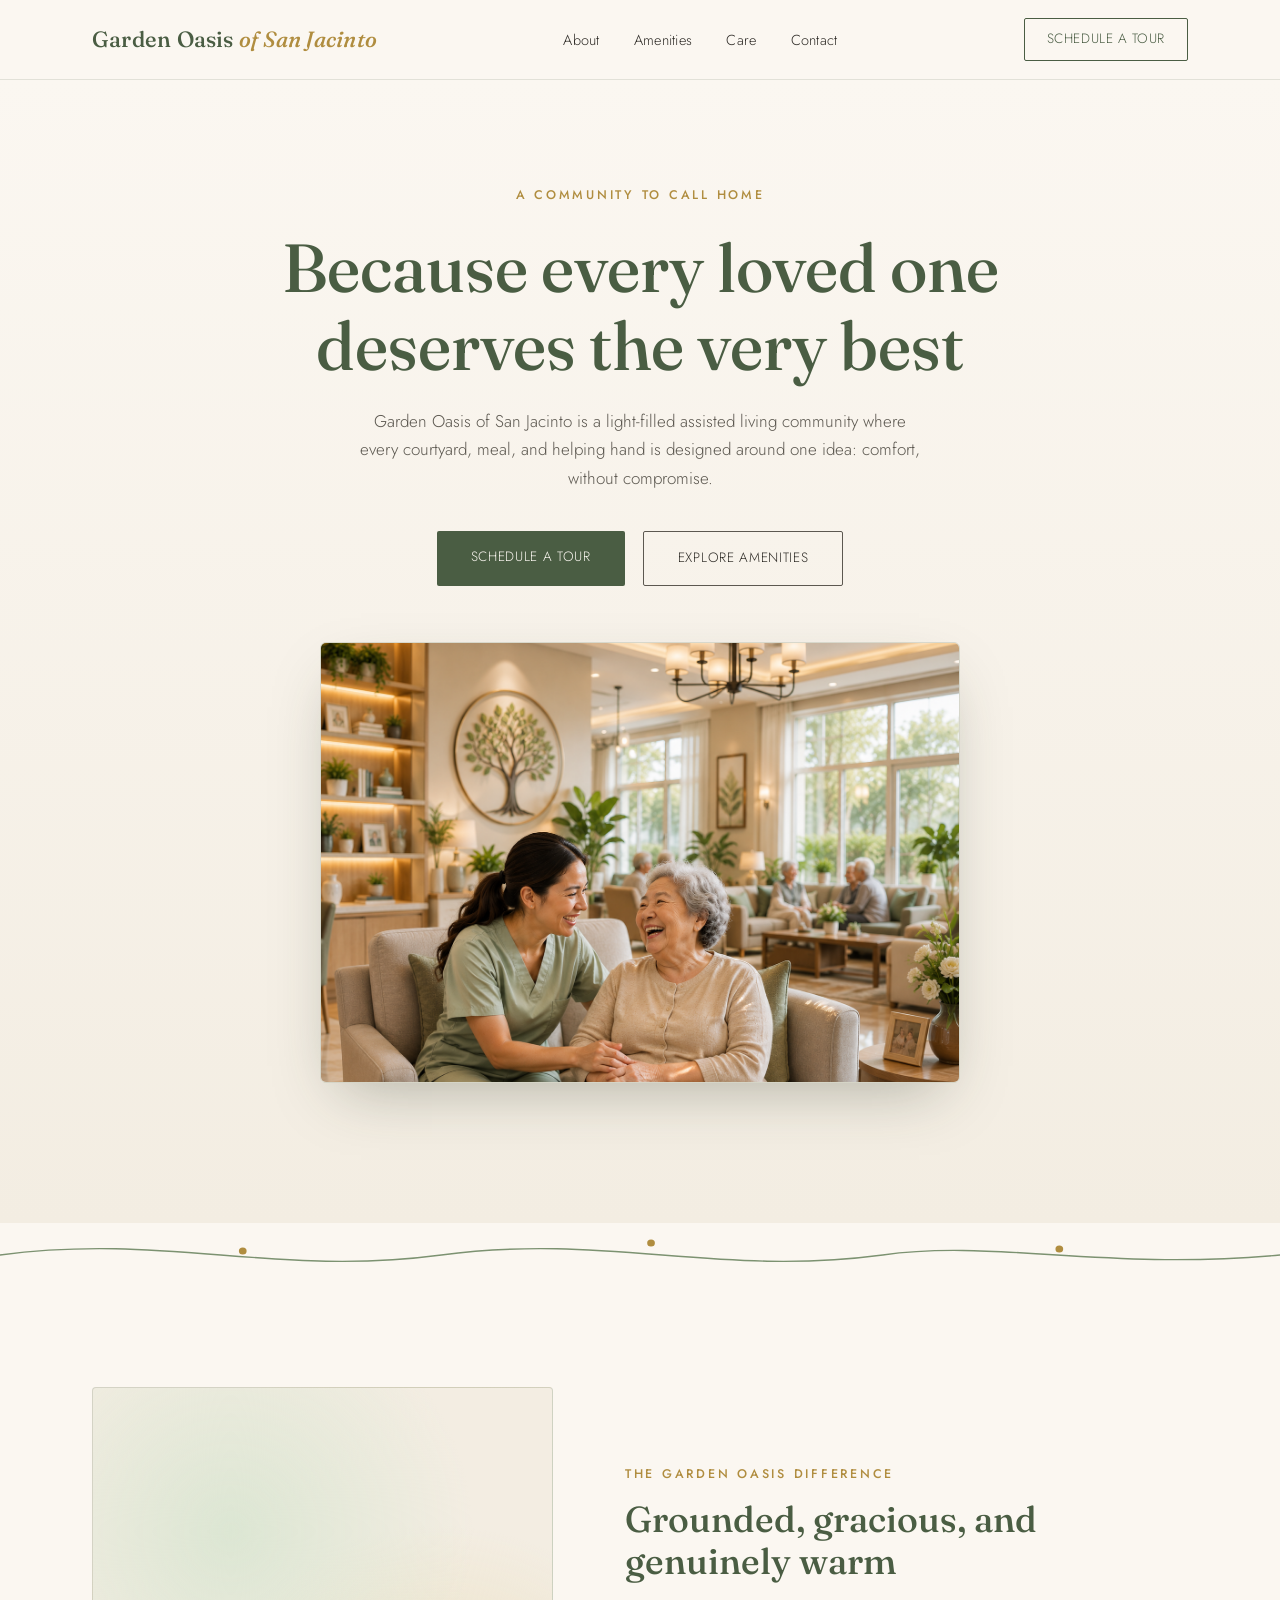
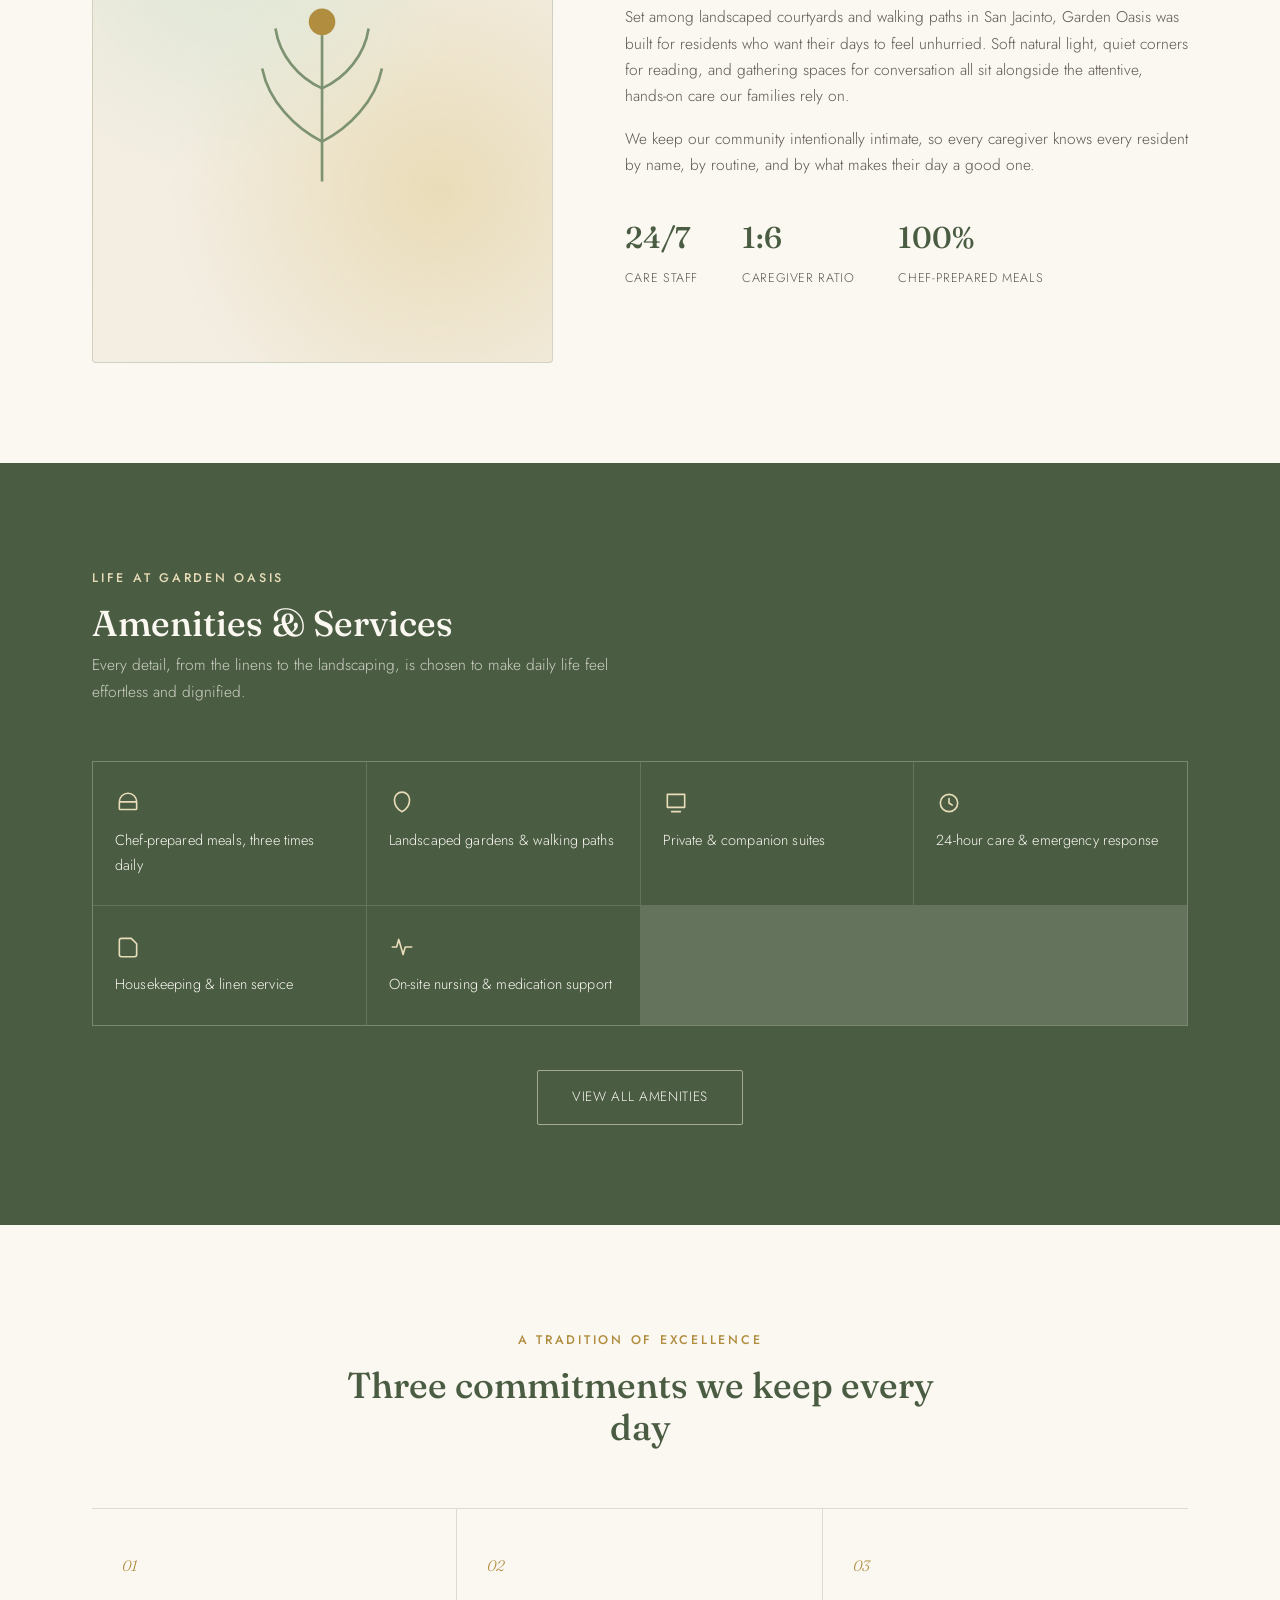
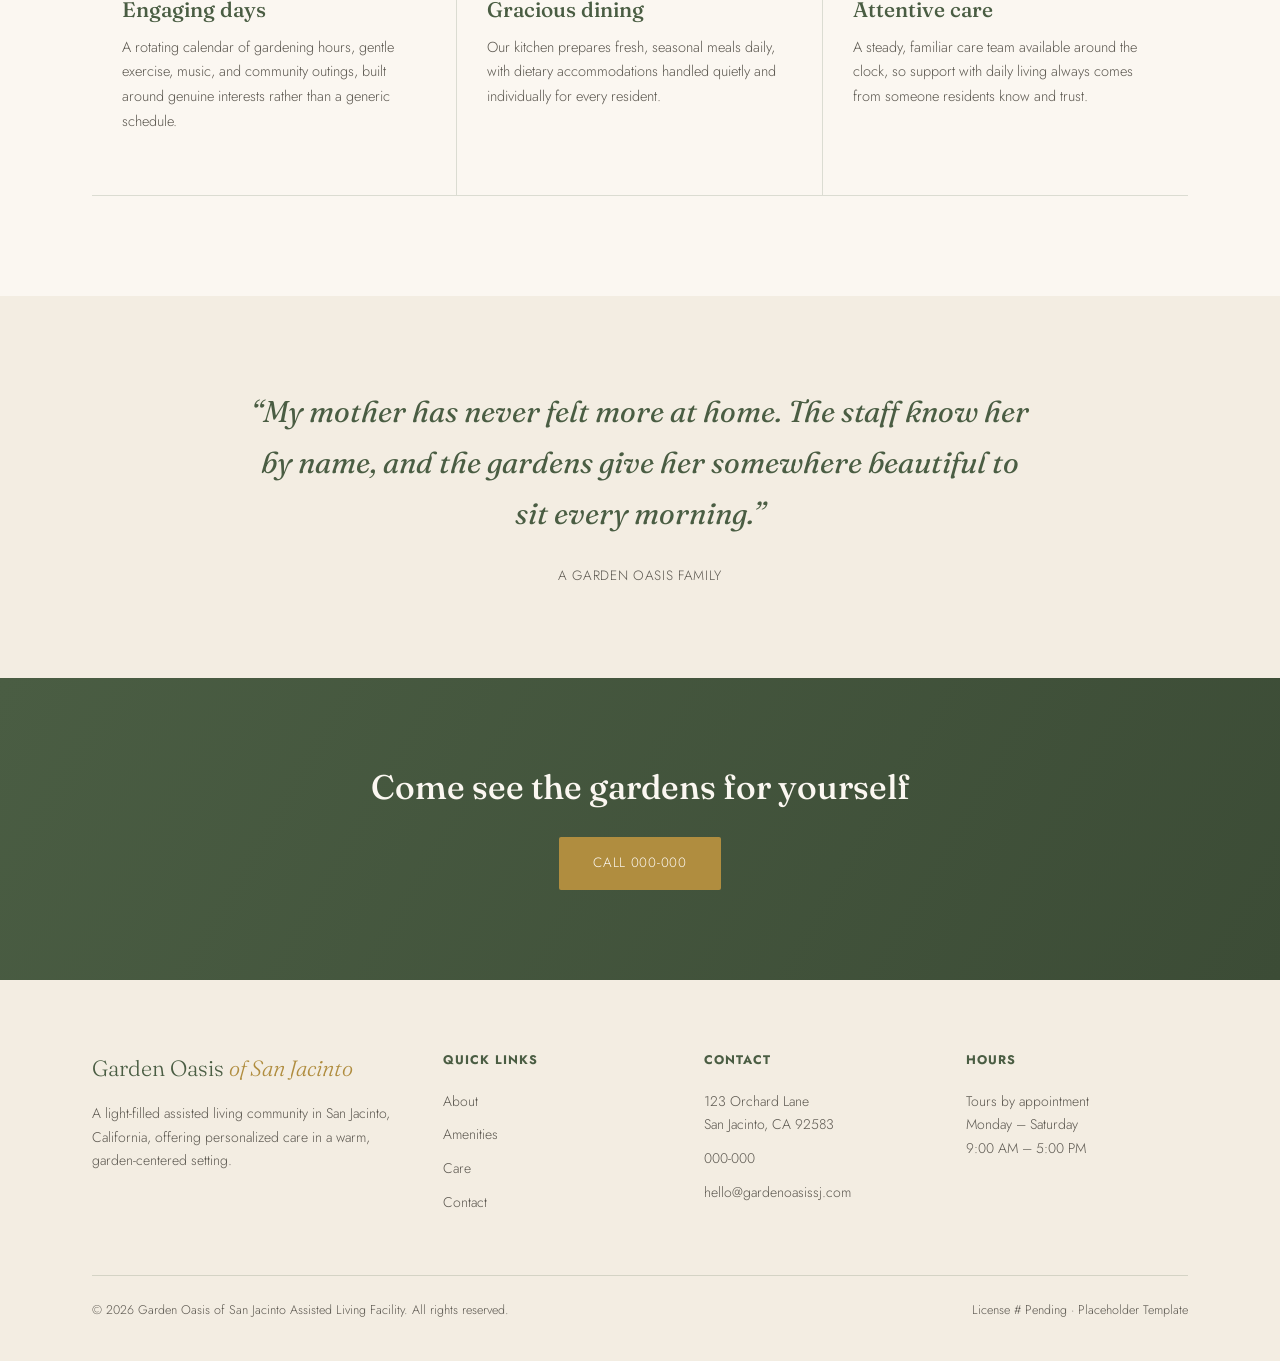
==== commit 1ea5656c: "Update index.html" ====
--- a/index.html
+++ b/index.html
@@ -1,72 +1,366 @@
 <!DOCTYPE html>
 <html lang="en">
 <head>
-  <meta charset="UTF-8">
-  <meta name="viewport" content="width=device-width, initial-scale=1.0">
-  <title>Garden Oasis of San Jacinto Assisted Living Facility</title>
-  <link rel="stylesheet" href="css/style.css">
+<meta charset="UTF-8">
+<meta name="viewport" content="width=device-width, initial-scale=1.0">
+<title>Garden Oasis of San Jacinto | Assisted Living</title>
+<meta name="description" content="Garden Oasis of San Jacinto Assisted Living Facility — a light-filled, garden-centered community offering assisted living, compassionate care, and gracious daily living in San Jacinto, CA.">
+<link rel="preconnect" href="https://fonts.googleapis.com">
+<link rel="preconnect" href="https://fonts.gstatic.com" crossorigin>
+<link href="https://fonts.googleapis.com/css2?family=Fraunces:ital,opsz,wght@0,9..144,300;0,9..144,500;1,9..144,400&family=Jost:wght@300;400;500;600&display=swap" rel="stylesheet">
+<style>
+  :root{
+    --ivory:#FBF7F1;
+    --ivory-deep:#F3EDE2;
+    --sage-deep:#4A5D43;
+    --sage:#7C9271;
+    --sage-pale:#DCE6D3;
+    --gold:#B08D3F;
+    --gold-pale:#E9DCB8;
+    --ink:#2E2B26;
+    --ink-soft:#5C5850;
+  }
+  *{box-sizing:border-box;margin:0;padding:0;}
+  html{scroll-behavior:smooth;}
+  body{
+    font-family:'Jost', sans-serif;
+    background:var(--ivory);
+    color:var(--ink);
+    line-height:1.7;
+    font-weight:300;
+    overflow-x:hidden;
+  }
+  h1,h2,h3,.display{
+    font-family:'Fraunces', serif;
+    font-weight:500;
+    color:var(--sage-deep);
+    line-height:1.15;
+  }
+  a{color:inherit;text-decoration:none;}
+  img{max-width:100%;display:block;}
+  .wrap{max-width:1160px;margin:0 auto;padding:0 32px;}
+  .eyebrow{
+    font-family:'Jost', sans-serif;
+    text-transform:uppercase;
+    letter-spacing:0.22em;
+    font-size:12.5px;
+    color:var(--gold);
+    font-weight:500;
+    display:inline-block;
+    margin-bottom:14px;
+  }
+
+  /* ---------- NAV ---------- */
+  header{
+    position:sticky;top:0;z-index:100;
+    background:rgba(251,247,241,0.92);
+    backdrop-filter:blur(6px);
+    border-bottom:1px solid rgba(74,93,67,0.14);
+  }
+  nav{
+    display:flex;align-items:center;justify-content:space-between;
+    padding:18px 32px;max-width:1160px;margin:0 auto;
+  }
+  .logo{font-family:'Fraunces',serif;font-size:22px;color:var(--sage-deep);font-weight:500;letter-spacing:0.01em;}
+  .logo em{font-style:italic;color:var(--gold);}
+  .nav-links{display:flex;gap:34px;list-style:none;}
+  .nav-links a{font-size:14.5px;letter-spacing:0.02em;color:var(--ink);transition:color .2s;}
+  .nav-links a:hover{color:var(--gold);}
+  .nav-cta{
+    border:1px solid var(--sage-deep);padding:9px 22px;border-radius:2px;
+    font-size:13.5px;letter-spacing:0.04em;text-transform:uppercase;
+    color:var(--sage-deep);transition:all .25s;white-space:nowrap;
+  }
+  .nav-cta:hover{background:var(--sage-deep);color:var(--ivory);}
+  .menu-toggle{display:none;background:none;border:none;font-size:26px;color:var(--sage-deep);cursor:pointer;}
+
+  /* ---------- HERO ---------- */
+  .hero{
+    position:relative;
+    padding:100px 32px 140px;
+    background:linear-gradient(180deg, var(--ivory) 0%, var(--ivory-deep) 100%);
+    text-align:center;
+    overflow:hidden;
+  }
+  .hero .wrap{position:relative;z-index:2;}
+  .hero .eyebrow{margin-bottom:22px;}
+  .hero h1{font-size:clamp(40px,6vw,68px);max-width:820px;margin:0 auto 22px;}
+  .hero h1 i{font-style:italic;color:var(--gold);}
+  .hero p{max-width:560px;margin:0 auto 38px;color:var(--ink-soft);font-size:17px;}
+  .btn-row{display:flex;gap:18px;justify-content:center;flex-wrap:wrap;}
+  .btn{
+    display:inline-block;padding:15px 34px;border-radius:2px;
+    font-size:13.5px;letter-spacing:0.05em;text-transform:uppercase;
+    transition:all .25s;
+  }
+  .btn-primary{background:var(--sage-deep);color:var(--ivory);}
+  .btn-primary:hover{background:var(--gold);}
+  .btn-ghost{border:1px solid var(--ink-soft);color:var(--ink);}
+  .btn-ghost:hover{border-color:var(--sage-deep);color:var(--sage-deep);}
+  .hero-image{
+    margin:56px auto 0;max-width:640px;
+    border-radius:6px;overflow:hidden;
+    border:1px solid rgba(74,93,67,0.18);
+    box-shadow:0 24px 60px -20px rgba(46,55,38,0.35);
+  }
+  .hero-image img{width:100%;height:auto;aspect-ratio:16/11;object-fit:cover;object-position:center 32%;display:block;}
+
+  /* vine divider */
+  .vine{width:100%;height:64px;display:block;}
+  .vine path{fill:none;stroke:var(--sage);stroke-width:1.4;stroke-linecap:round;}
+  .vine circle{fill:var(--gold);}
+
+  /* ---------- ABOUT ---------- */
+  .about{padding:100px 32px;}
+  .about-grid{display:grid;grid-template-columns:0.9fr 1.1fr;gap:72px;align-items:center;}
+  .about-visual{
+    aspect-ratio:4/5;border-radius:4px;
+    background:
+      radial-gradient(circle at 30% 25%, var(--sage-pale) 0%, transparent 45%),
+      radial-gradient(circle at 75% 70%, var(--gold-pale) 0%, transparent 50%),
+      var(--ivory-deep);
+    border:1px solid rgba(74,93,67,0.18);
+    position:relative;
+    display:flex;align-items:center;justify-content:center;
+  }
+  .about-visual svg{width:58%;}
+  .about h2{font-size:36px;margin-bottom:22px;}
+  .about p{color:var(--ink-soft);margin-bottom:16px;font-size:15.5px;}
+  .stat-row{display:flex;gap:44px;margin-top:34px;}
+  .stat b{display:block;font-family:'Fraunces',serif;font-size:30px;color:var(--sage-deep);font-weight:500;}
+  .stat span{font-size:12.5px;letter-spacing:0.05em;text-transform:uppercase;color:var(--ink-soft);}
+
+  /* ---------- AMENITIES ---------- */
+  .amenities{padding:100px 32px;background:var(--sage-deep);color:var(--ivory);}
+  .amenities .eyebrow{color:var(--gold-pale);}
+  .amenities h2{color:var(--ivory);font-size:36px;margin-bottom:8px;}
+  .amenities > .wrap > p{color:rgba(251,247,241,0.75);max-width:520px;margin-bottom:56px;font-size:15.5px;}
+  .amen-grid{
+    display:grid;grid-template-columns:repeat(4,1fr);gap:1px;
+    background:rgba(251,247,241,0.14);
+    border:1px solid rgba(251,247,241,0.14);
+  }
+  .amen-item{
+    background:var(--sage-deep);padding:28px 22px;
+    display:flex;flex-direction:column;gap:12px;
+    transition:background .25s;
+  }
+  .amen-item:hover{background:#425A3B;}
+  .amen-item svg{width:26px;height:26px;stroke:var(--gold-pale);}
+  .amen-item span{font-size:14.5px;letter-spacing:0.01em;}
+
+  /* ---------- PILLARS ---------- */
+  .pillars{padding:100px 32px;}
+  .pillars-head{text-align:center;max-width:600px;margin:0 auto 60px;}
+  .pillars-head h2{font-size:36px;}
+  .pillar-grid{display:grid;grid-template-columns:repeat(3,1fr);gap:0;border-top:1px solid rgba(74,93,67,0.18);}
+  .pillar{padding:44px 30px;border-right:1px solid rgba(74,93,67,0.18);border-bottom:1px solid rgba(74,93,67,0.18);}
+  .pillar:last-child{border-right:none;}
+  .pillar-num{font-family:'Fraunces',serif;font-style:italic;color:var(--gold);font-size:15px;margin-bottom:18px;display:block;}
+  .pillar h3{font-size:21px;margin-bottom:14px;}
+  .pillar p{color:var(--ink-soft);font-size:14.5px;margin-bottom:18px;}
+  .pillar a{font-size:13px;letter-spacing:0.04em;text-transform:uppercase;color:var(--sage-deep);border-bottom:1px solid var(--gold);padding-bottom:3px;}
+
+  /* ---------- QUOTE ---------- */
+  .quote-section{padding:90px 32px;background:var(--ivory-deep);text-align:center;}
+  .quote-section blockquote{
+    font-family:'Fraunces',serif;font-style:italic;font-weight:400;
+    font-size:clamp(22px,3vw,30px);max-width:780px;margin:0 auto 22px;color:var(--sage-deep);
+  }
+  .quote-section cite{font-style:normal;font-size:13.5px;letter-spacing:0.05em;text-transform:uppercase;color:var(--ink-soft);}
+
+  /* ---------- CTA BANNER ---------- */
+  .cta-banner{
+    padding:90px 32px;text-align:center;
+    background:linear-gradient(120deg, var(--sage-deep), #3C4C36);
+    color:var(--ivory);
+  }
+  .cta-banner h2{color:var(--ivory);font-size:34px;max-width:600px;margin:0 auto 30px;}
+  .cta-banner .btn-primary{background:var(--gold);}
+  .cta-banner .btn-primary:hover{background:var(--ivory);color:var(--sage-deep);}
+
+  /* ---------- FOOTER ---------- */
+  footer{padding:70px 32px 40px;background:var(--ivory-deep);}
+  .footer-grid{display:grid;grid-template-columns:1.4fr 1fr 1fr 1fr;gap:40px;margin-bottom:50px;}
+  .footer-grid h4{font-size:12.5px;letter-spacing:0.08em;text-transform:uppercase;color:var(--sage-deep);margin-bottom:18px;}
+  .footer-grid p, .footer-grid a{font-size:14px;color:var(--ink-soft);display:block;margin-bottom:10px;}
+  .footer-grid a:hover{color:var(--gold);}
+  .footer-logo{font-family:'Fraunces',serif;font-size:22px;color:var(--sage-deep);margin-bottom:14px;}
+  .footer-bottom{
+    border-top:1px solid rgba(74,93,67,0.18);padding-top:24px;
+    display:flex;justify-content:space-between;flex-wrap:wrap;gap:12px;
+    font-size:12.5px;color:var(--ink-soft);
+  }
+
+  /* ---------- RESPONSIVE ---------- */
+  @media (max-width:900px){
+    .about-grid{grid-template-columns:1fr;gap:40px;}
+    .amen-grid{grid-template-columns:repeat(2,1fr);}
+    .pillar-grid{grid-template-columns:1fr;}
+    .pillar{border-right:none;}
+    .footer-grid{grid-template-columns:1fr 1fr;}
+  }
+  @media (max-width:700px){
+    .nav-links, .nav-cta{display:none;}
+    .menu-toggle{display:block;}
+    .amen-grid{grid-template-columns:1fr 1fr;}
+    .stat-row{gap:28px;}
+    .footer-grid{grid-template-columns:1fr;}
+  }
+</style>
 </head>
 <body>
 
-<div class="top-bar">
-  Contact Us: <a href="tel:000-0000">000-0000</a>
-</div>
-
 <header>
   <nav>
-    <div class="logo">Garden Oasis of San Jacinto</div>
-    <div class="hamburger" onclick="toggleMenu()">&#9776;</div>
-    <ul class="menu" id="mainMenu">
-      <li><a href="index.html">Home</a></li>
-      <li>
-        <a href="#">Our Services ▾</a>
-        <ul class="dropdown">
-          <li><a href="assisted-living.html">Assisted Living</a></li>
-          <li><a href="memory-care.html">Memory Care</a></li>
-          <li><a href="short-term.html">Short-Term Stays</a></li>
-        </ul>
-      </li>
-      <li>
-        <a href="amenities.html">Amenities & Lifestyle ▾</a>
-        <ul class="dropdown">
-          <li><a href="amenities.html#dining">Dining & Nutrition</a></li>
-          <li><a href="amenities.html#wellness">Wellness & Daily Care</a></li>
-          <li><a href="amenities.html#activities">Activities & Outings</a></li>
-          <li><a href="amenities.html#spaces">Living & Common Areas</a></li>
-        </ul>
-      </li>
-      <li><a href="floor-plans.html">Floor Plans</a></li>
-      <li><a href="gallery.html">Photo Gallery</a></li>
-      <li><a href="about.html">About Us</a></li>
-      <li><a href="contact.html">Contact</a></li>
+    <a href="#" class="logo">Garden Oasis <em>of San Jacinto</em></a>
+    <ul class="nav-links">
+      <li><a href="#about">About</a></li>
+      <li><a href="amenities.html">Amenities</a></li>
+      <li><a href="#care">Care</a></li>
+      <li><a href="#contact">Contact</a></li>
     </ul>
+    <a href="#contact" class="nav-cta">Schedule a Tour</a>
+    <button class="menu-toggle" aria-label="Menu">&#9776;</button>
   </nav>
 </header>
 
 <section class="hero">
-  <h1>An Engaging Lifestyle at Garden Oasis</h1>
-  <p>Garden Oasis of San Jacinto Assisted Living Facility delivers thoughtful, consistent care in a thoughtfully designed community built around the comfort and well-being of seniors. Here, every day brings new opportunities to connect, explore, and enjoy life.</p>
-  <a href="contact.html" class="btn">Schedule a Visit</a>
-</section>
-
-<section>
-  <h2 class="section-title">Life With Us</h2>
-  <div class="content-block">
-    <p>We provide a warm, welcoming environment where residents feel at home. Our community offers a rich calendar of activities and regular outings to explore art, nature, music, and local culture. Our priority is supporting each person’s independence while ensuring safety, comfort, and happiness at every step.</p>
+  <div class="wrap">
+    <span class="eyebrow">A Community To Call Home</span>
+    <h1>Because every loved one deserves the very best</h1>
+    <p>Garden Oasis of San Jacinto is a light-filled assisted living community where every courtyard, meal, and helping hand is designed around one idea: comfort, without compromise.</p>
+    <div class="btn-row">
+      <a href="#contact" class="btn btn-primary">Schedule a Tour</a>
+      <a href="amenities.html" class="btn btn-ghost">Explore Amenities</a>
+    </div>
+    <div class="hero-image">
+      <img src="images/Caregiver-Resident.png" alt="A caregiver and resident smiling together at Garden Oasis of San Jacinto">
+    </div>
+  </div>
+</section>
+
+<svg class="vine" viewBox="0 0 1160 64" preserveAspectRatio="none">
+  <path d="M0,32 C150,10 250,54 400,32 C550,10 650,54 800,32 C900,16 1000,48 1160,32"/>
+  <circle cx="220" cy="28" r="3.5"/>
+  <circle cx="590" cy="20" r="3.5"/>
+  <circle cx="960" cy="26" r="3.5"/>
+</svg>
+
+<section class="about" id="about">
+  <div class="wrap about-grid">
+    <div class="about-visual">
+      <svg viewBox="0 0 200 200" fill="none" xmlns="http://www.w3.org/2000/svg">
+        <path d="M100 180 C100 140 100 110 100 70" stroke="#7C9271" stroke-width="2"/>
+        <path d="M100 150 C80 140 60 120 55 95" stroke="#7C9271" stroke-width="2"/>
+        <path d="M100 150 C120 140 140 120 145 95" stroke="#7C9271" stroke-width="2"/>
+        <path d="M100 110 C82 102 68 85 65 65" stroke="#7C9271" stroke-width="2"/>
+        <path d="M100 110 C118 102 132 85 135 65" stroke="#7C9271" stroke-width="2"/>
+        <circle cx="100" cy="60" r="10" fill="#B08D3F"/>
+      </svg>
+    </div>
+    <div>
+      <span class="eyebrow">The Garden Oasis Difference</span>
+      <h2>Grounded, gracious, and genuinely warm</h2>
+      <p>Set among landscaped courtyards and walking paths in San Jacinto, Garden Oasis was built for residents who want their days to feel unhurried. Soft natural light, quiet corners for reading, and gathering spaces for conversation all sit alongside the attentive, hands-on care our families rely on.</p>
+      <p>We keep our community intentionally intimate, so every caregiver knows every resident by name, by routine, and by what makes their day a good one.</p>
+      <div class="stat-row">
+        <div class="stat"><b>24/7</b><span>Care Staff</span></div>
+        <div class="stat"><b>1:6</b><span>Caregiver Ratio</span></div>
+        <div class="stat"><b>100%</b><span>Chef-Prepared Meals</span></div>
+      </div>
+    </div>
+  </div>
+</section>
+
+<section class="amenities" id="amenities">
+  <div class="wrap">
+    <span class="eyebrow">Life at Garden Oasis</span>
+    <h2>Amenities &amp; Services</h2>
+    <p>Every detail, from the linens to the landscaping, is chosen to make daily life feel effortless and dignified.</p>
+    <div class="amen-grid">
+      <div class="amen-item"><svg viewBox="0 0 24 24" fill="none" stroke-width="1.5"><path d="M4 11h16M4 11a8 8 0 0116 0M4 11v6a1 1 0 001 1h14a1 1 0 001-1v-6" stroke-linecap="round" stroke-linejoin="round"/></svg><span>Chef-prepared meals, three times daily</span></div>
+      <div class="amen-item"><svg viewBox="0 0 24 24" fill="none" stroke-width="1.5"><path d="M12 20c4-2 7-6 7-11a7 7 0 00-14 0c0 5 3 9 7 11z" stroke-linecap="round" stroke-linejoin="round"/></svg><span>Landscaped gardens &amp; walking paths</span></div>
+      <div class="amen-item"><svg viewBox="0 0 24 24" fill="none" stroke-width="1.5"><path d="M4 4h16v12H4zM8 20h8" stroke-linecap="round" stroke-linejoin="round"/></svg><span>Private &amp; companion suites</span></div>
+      <div class="amen-item"><svg viewBox="0 0 24 24" fill="none" stroke-width="1.5"><circle cx="12" cy="12" r="8"/><path d="M12 8v4l3 2" stroke-linecap="round"/></svg><span>24-hour care &amp; emergency response</span></div>
+      <div class="amen-item"><svg viewBox="0 0 24 24" fill="none" stroke-width="1.5"><path d="M4 19V6a2 2 0 012-2h9l5 5v10a2 2 0 01-2 2H6a2 2 0 01-2-2z" stroke-linejoin="round"/></svg><span>Housekeeping &amp; linen service</span></div>
+      <div class="amen-item"><svg viewBox="0 0 24 24" fill="none" stroke-width="1.5"><path d="M3 12h4l2-7 4 14 2-7h6" stroke-linecap="round" stroke-linejoin="round"/></svg><span>On-site nursing &amp; medication support</span></div>
+    </div>
+    <div style="text-align:center;margin-top:44px;">
+      <a href="amenities.html" class="btn btn-ghost" style="border-color:rgba(251,247,241,0.5);color:var(--ivory);">View All Amenities</a>
+    </div>
+  </div>
+</section>
+
+<section class="pillars" id="care">
+  <div class="wrap">
+    <div class="pillars-head">
+      <span class="eyebrow">A Tradition of Excellence</span>
+      <h2>Three commitments we keep every day</h2>
+    </div>
+    <div class="pillar-grid">
+      <div class="pillar">
+        <span class="pillar-num">01</span>
+        <h3>Engaging days</h3>
+        <p>A rotating calendar of gardening hours, gentle exercise, music, and community outings, built around genuine interests rather than a generic schedule.</p>
+      </div>
+      <div class="pillar">
+        <span class="pillar-num">02</span>
+        <h3>Gracious dining</h3>
+        <p>Our kitchen prepares fresh, seasonal meals daily, with dietary accommodations handled quietly and individually for every resident.</p>
+      </div>
+      <div class="pillar">
+        <span class="pillar-num">03</span>
+        <h3>Attentive care</h3>
+        <p>A steady, familiar care team available around the clock, so support with daily living always comes from someone residents know and trust.</p>
+      </div>
+    </div>
+  </div>
+</section>
+
+<section class="quote-section">
+  <blockquote>&ldquo;My mother has never felt more at home. The staff know her by name, and the gardens give her somewhere beautiful to sit every morning.&rdquo;</blockquote>
+  <cite>A Garden Oasis Family</cite>
+</section>
+
+<section class="cta-banner" id="contact">
+  <div class="wrap">
+    <h2>Come see the gardens for yourself</h2>
+    <a href="tel:+1000000" class="btn btn-primary">Call 000-000</a>
   </div>
 </section>
 
 <footer>
-  <h3>Garden Oasis of San Jacinto Assisted Living Facility</h3>
-  <p>Contact: 000-0000 | Email: info@gardenoasissanjacinto.com</p>
-  <p>&copy; 2026 Garden Oasis of San Jacinto. All rights reserved.</p>
+  <div class="wrap">
+    <div class="footer-grid">
+      <div>
+        <div class="footer-logo">Garden Oasis <em style="font-style:italic;color:var(--gold);">of San Jacinto</em></div>
+        <p>A light-filled assisted living community in San Jacinto, California, offering personalized care in a warm, garden-centered setting.</p>
+      </div>
+      <div>
+        <h4>Quick Links</h4>
+        <a href="#about">About</a>
+        <a href="amenities.html">Amenities</a>
+        <a href="#care">Care</a>
+        <a href="#contact">Contact</a>
+      </div>
+      <div>
+        <h4>Contact</h4>
+        <p>123 Orchard Lane<br>San Jacinto, CA 92583</p>
+        <a href="tel:+1000000">000-000</a>
+        <a href="mailto:hello@gardenoasissj.com">hello@gardenoasissj.com</a>
+      </div>
+      <div>
+        <h4>Hours</h4>
+        <p>Tours by appointment<br>Monday &ndash; Saturday<br>9:00 AM &ndash; 5:00 PM</p>
+      </div>
+    </div>
+    <div class="footer-bottom">
+      <span>&copy; 2026 Garden Oasis of San Jacinto Assisted Living Facility. All rights reserved.</span>
+      <span>License # Pending &middot; Placeholder Template</span>
+    </div>
+  </div>
 </footer>
-
-<script>
-function toggleMenu() {
-  document.getElementById('mainMenu').classList.toggle('active');
-}
-</script>
 
 </body>
 </html>
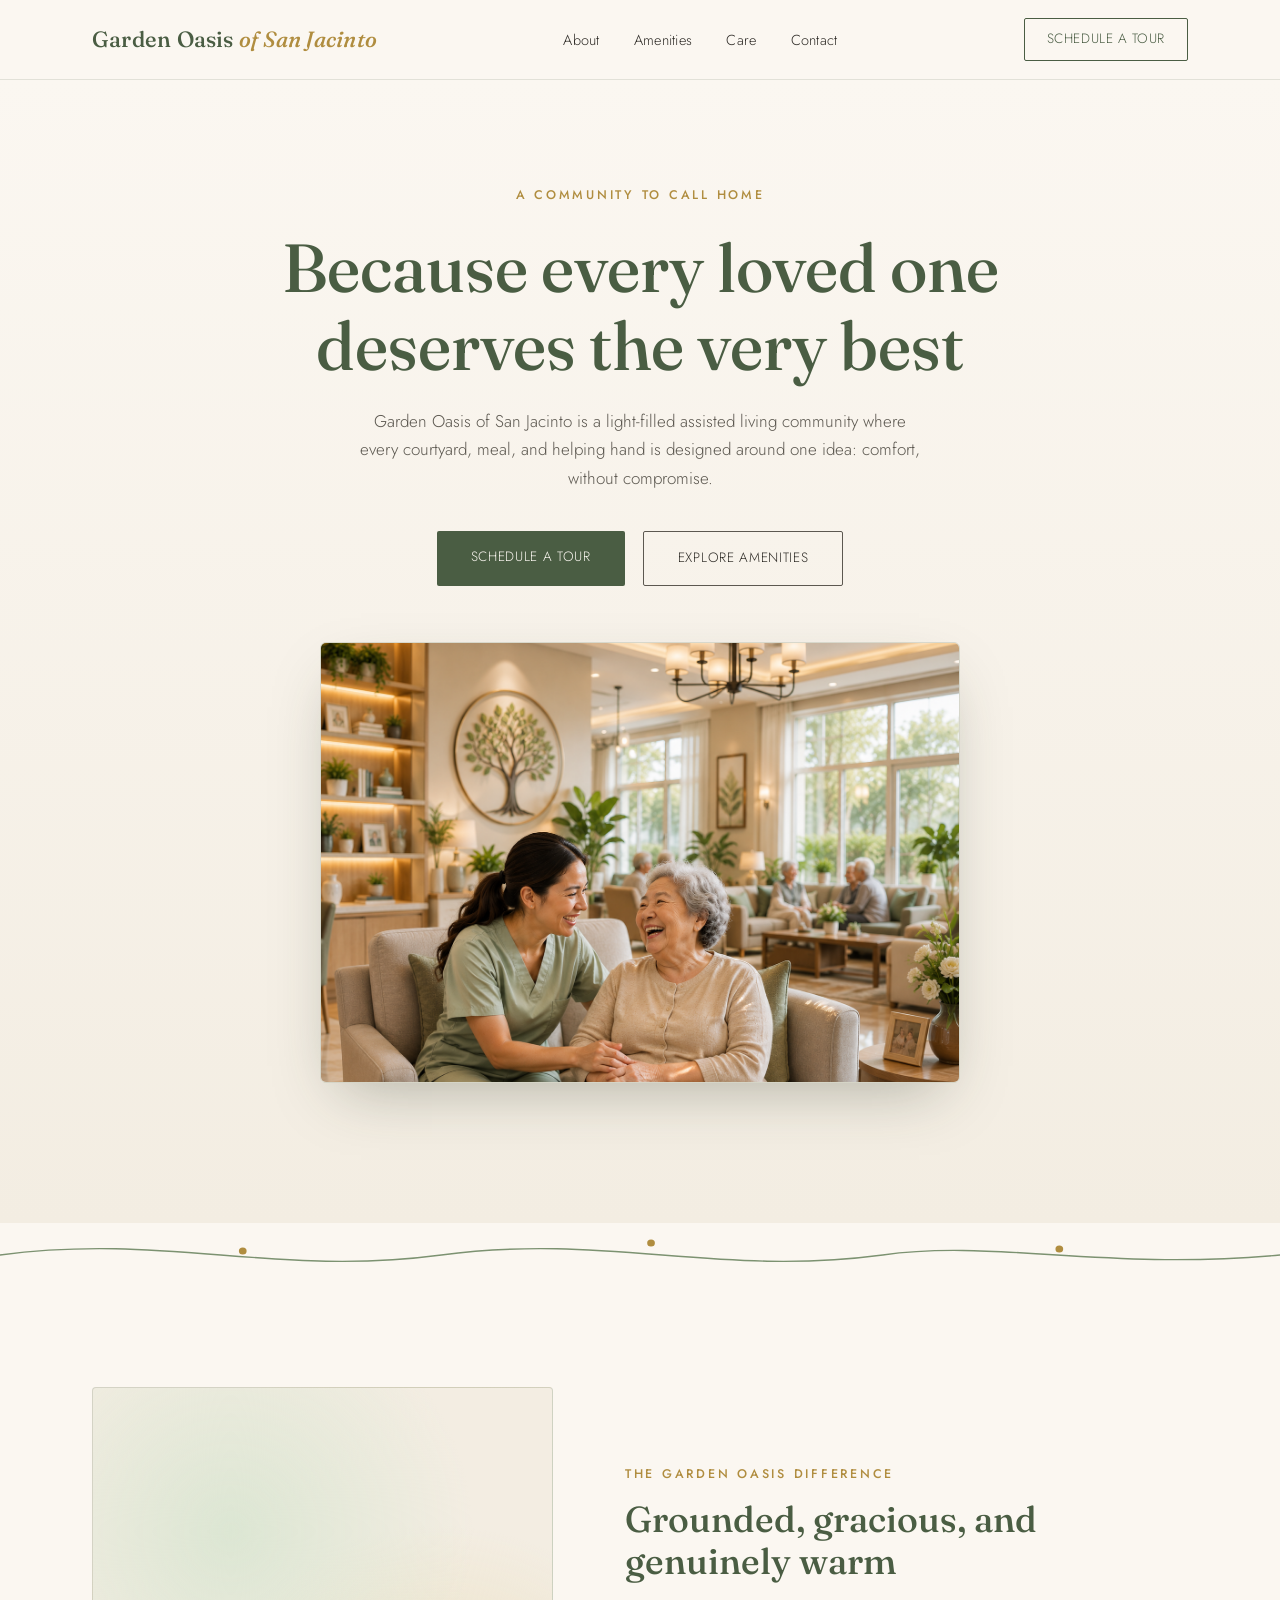
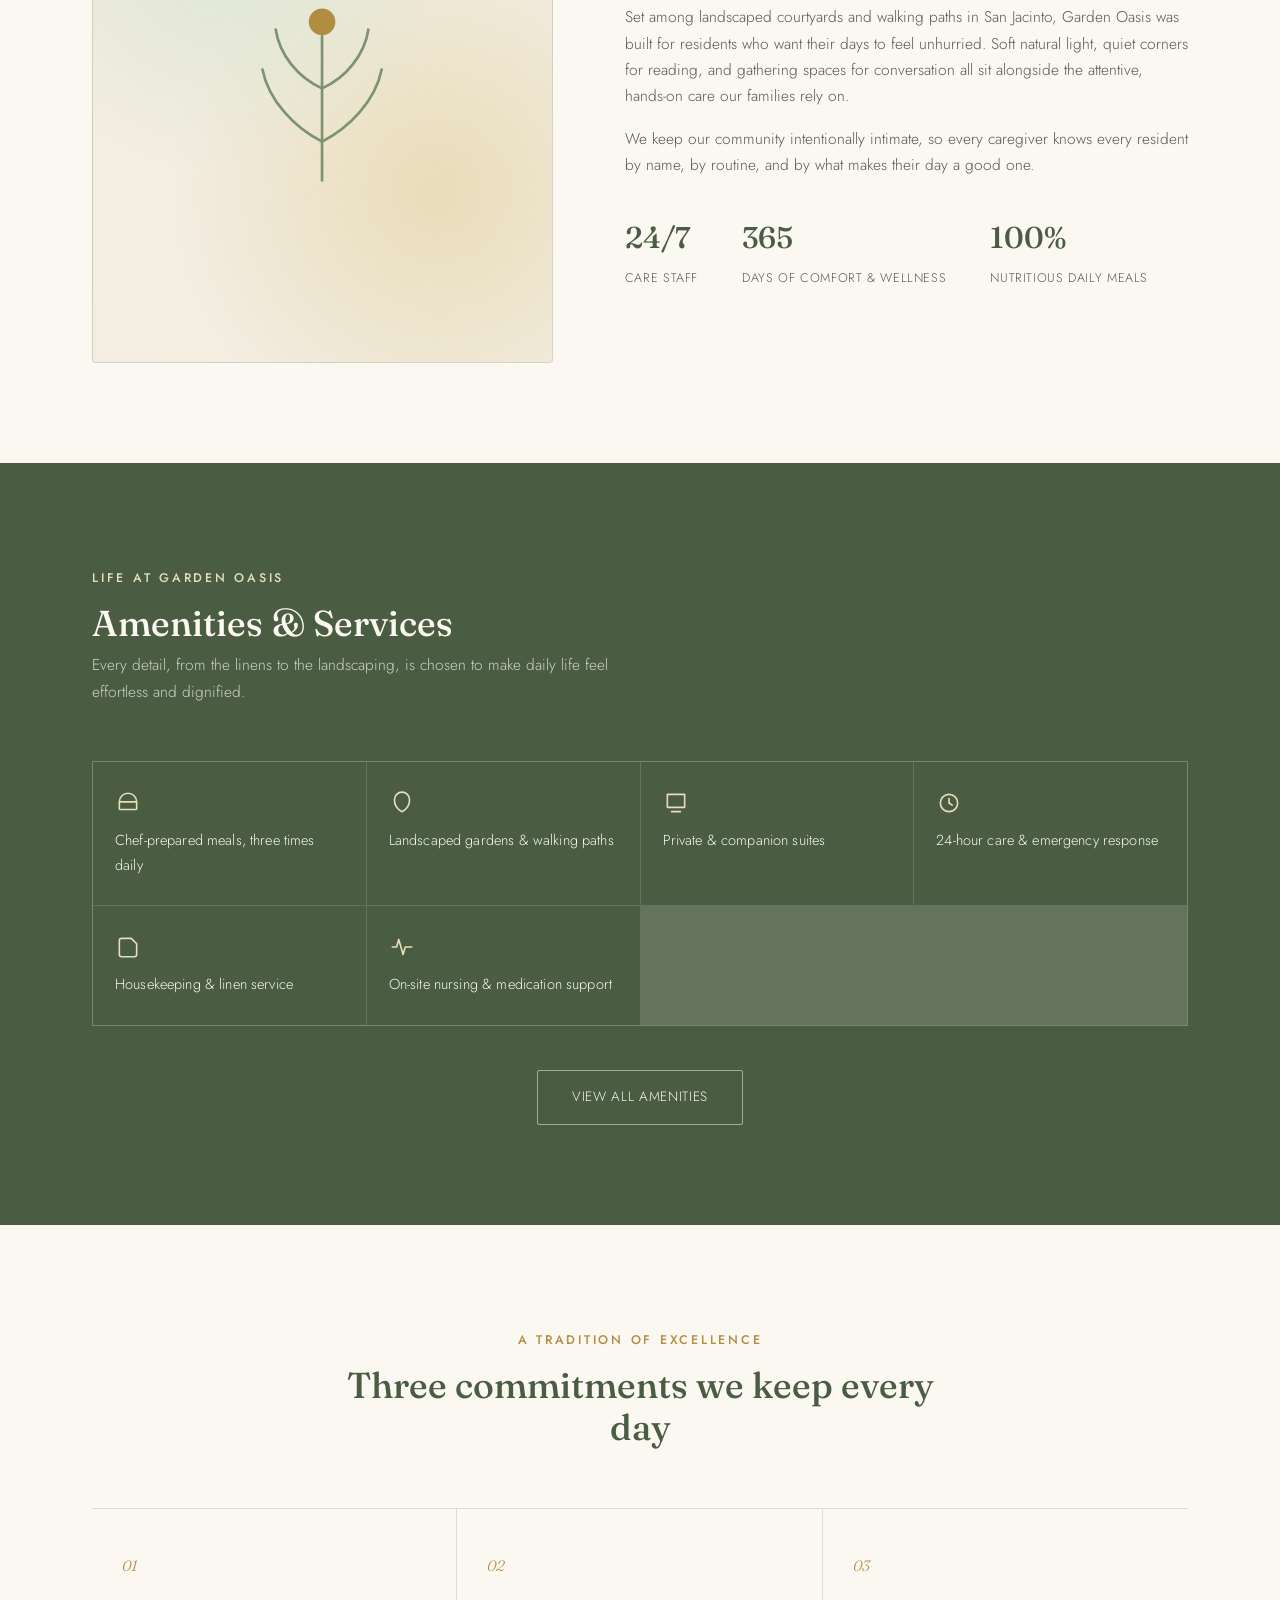
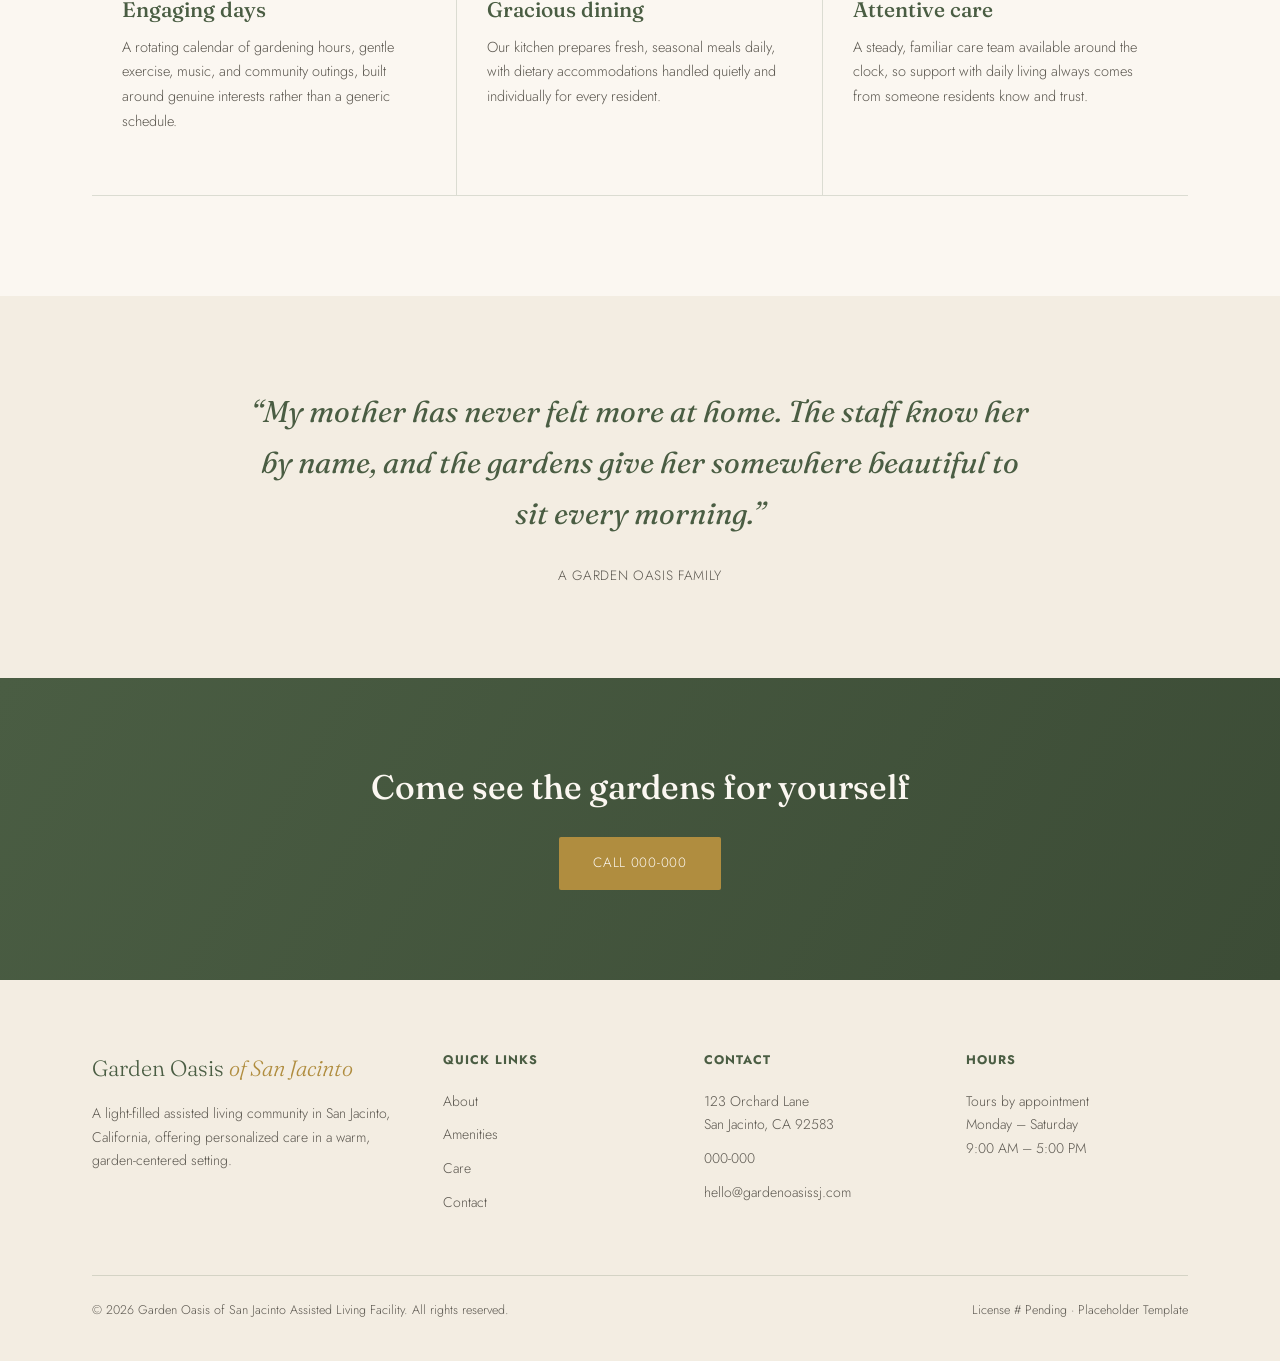
==== commit 59a10547: "Update index.html" ====
--- a/index.html
+++ b/index.html
@@ -266,8 +266,8 @@
       <p>We keep our community intentionally intimate, so every caregiver knows every resident by name, by routine, and by what makes their day a good one.</p>
       <div class="stat-row">
         <div class="stat"><b>24/7</b><span>Care Staff</span></div>
-        <div class="stat"><b>1:6</b><span>Caregiver Ratio</span></div>
-        <div class="stat"><b>100%</b><span>Chef-Prepared Meals</span></div>
+        <div class="stat"><b>365</b><span>Days of Comfort & Wellness</span></div>
+        <div class="stat"><b>100%</b><span>Nutritious Daily Meals</span></div>
       </div>
     </div>
   </div>
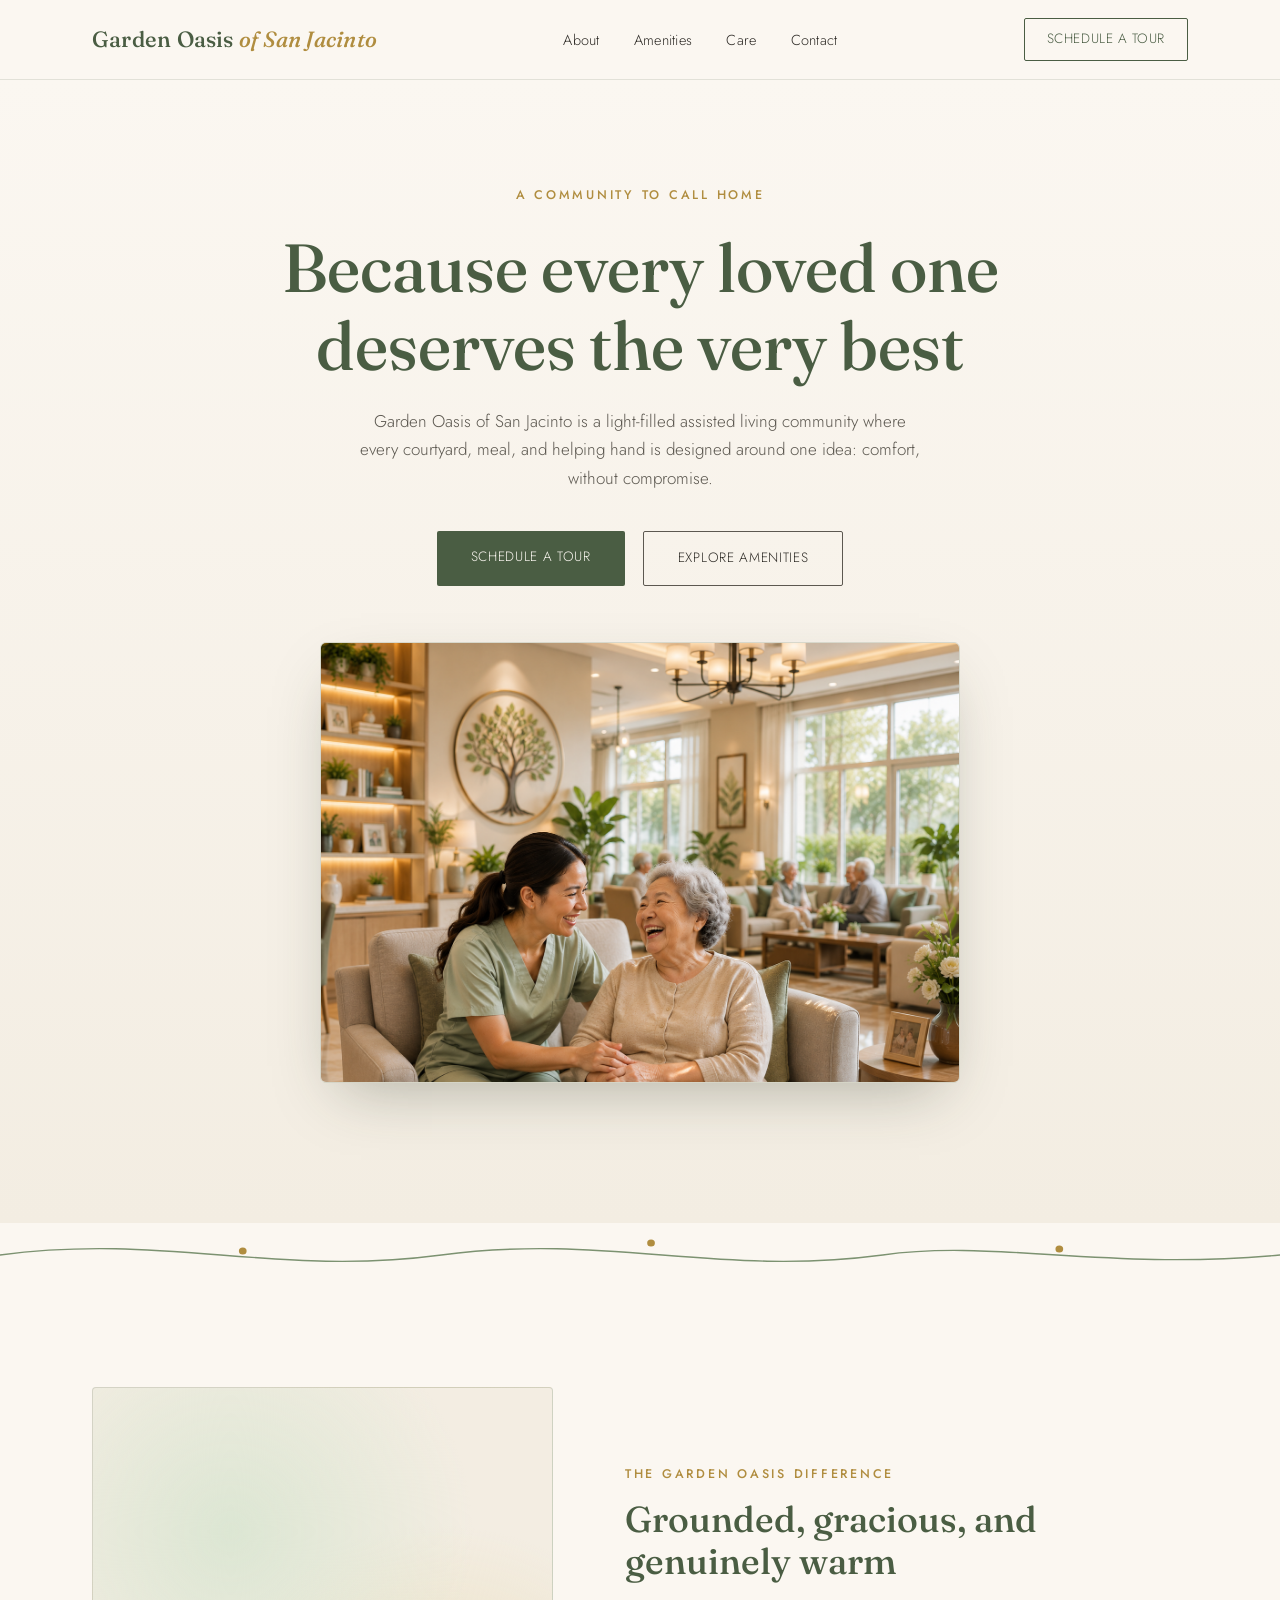
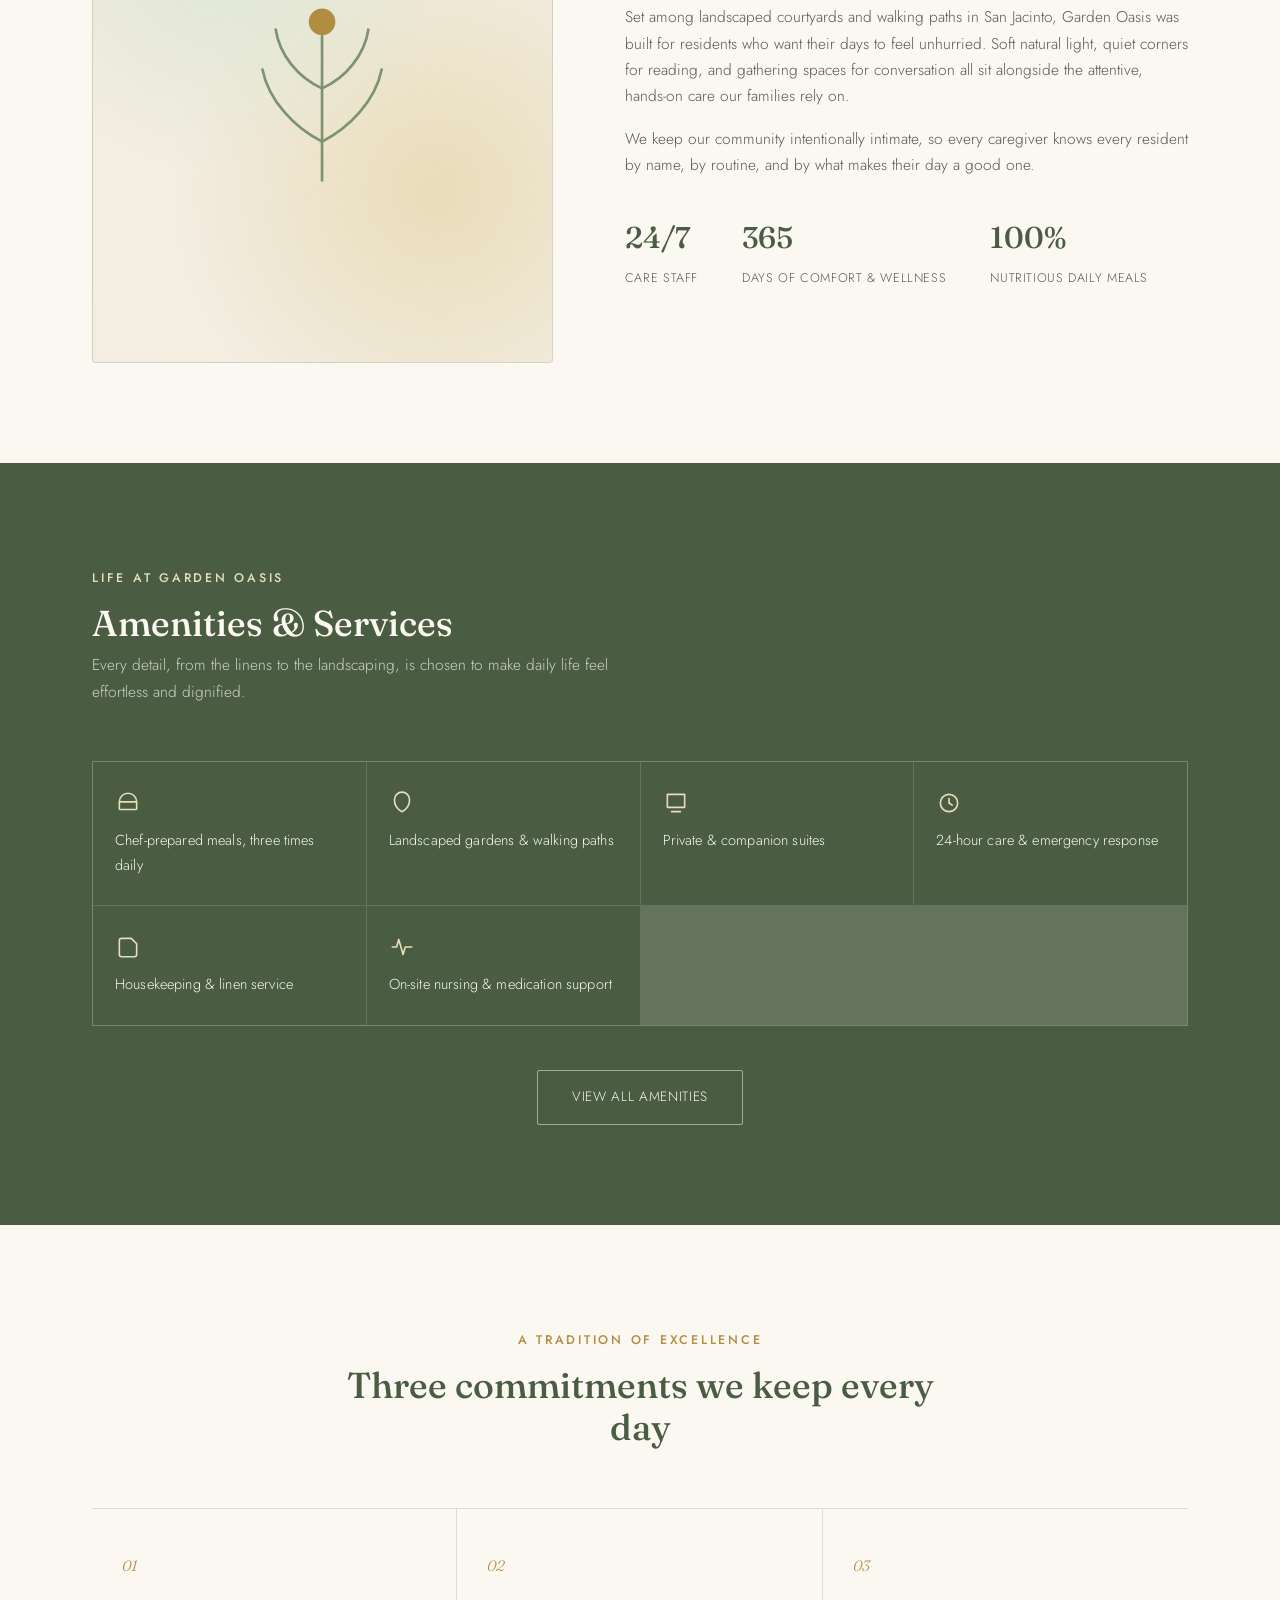
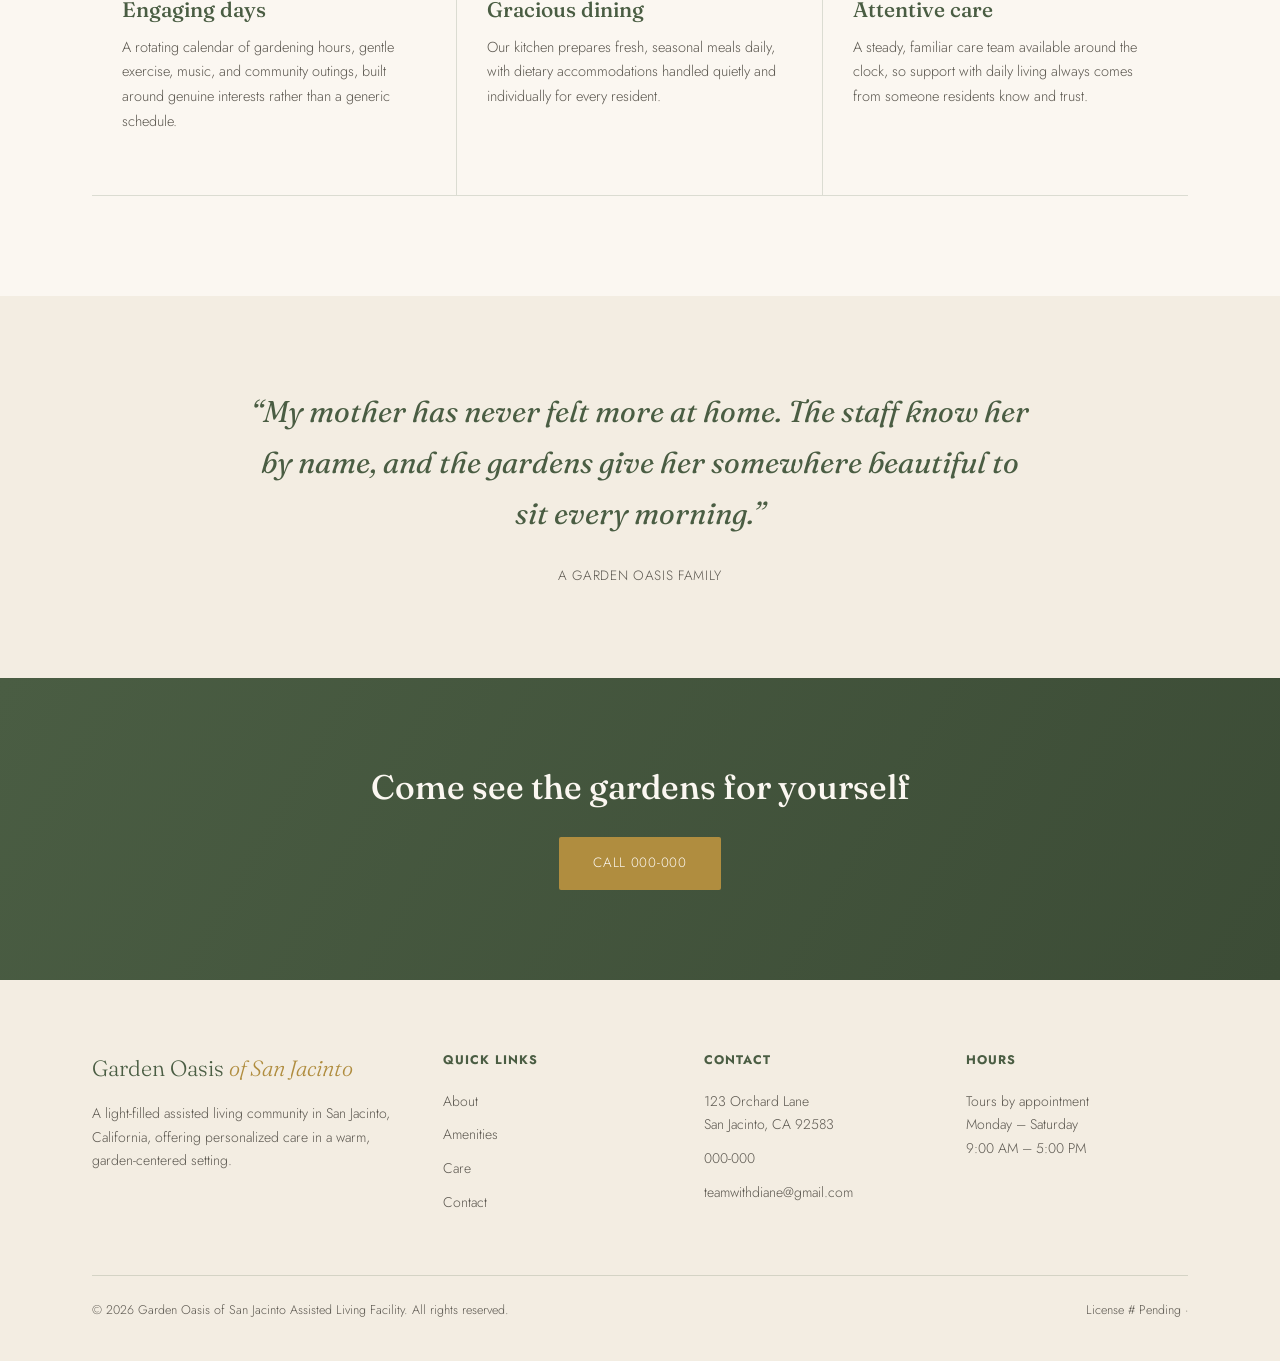
==== commit ed13a8eb: "Update index.html" ====
--- a/index.html
+++ b/index.html
@@ -348,7 +348,7 @@
         <h4>Contact</h4>
         <p>123 Orchard Lane<br>San Jacinto, CA 92583</p>
         <a href="tel:+1000000">000-000</a>
-        <a href="mailto:hello@gardenoasissj.com">hello@gardenoasissj.com</a>
+        <a href="mailto:teamwithdiane@gmail.com">teamwithdiane@gmail.com</a>
       </div>
       <div>
         <h4>Hours</h4>
@@ -357,7 +357,7 @@
     </div>
     <div class="footer-bottom">
       <span>&copy; 2026 Garden Oasis of San Jacinto Assisted Living Facility. All rights reserved.</span>
-      <span>License # Pending &middot; Placeholder Template</span>
+      <span>License # Pending &middot; </span>
     </div>
   </div>
 </footer>
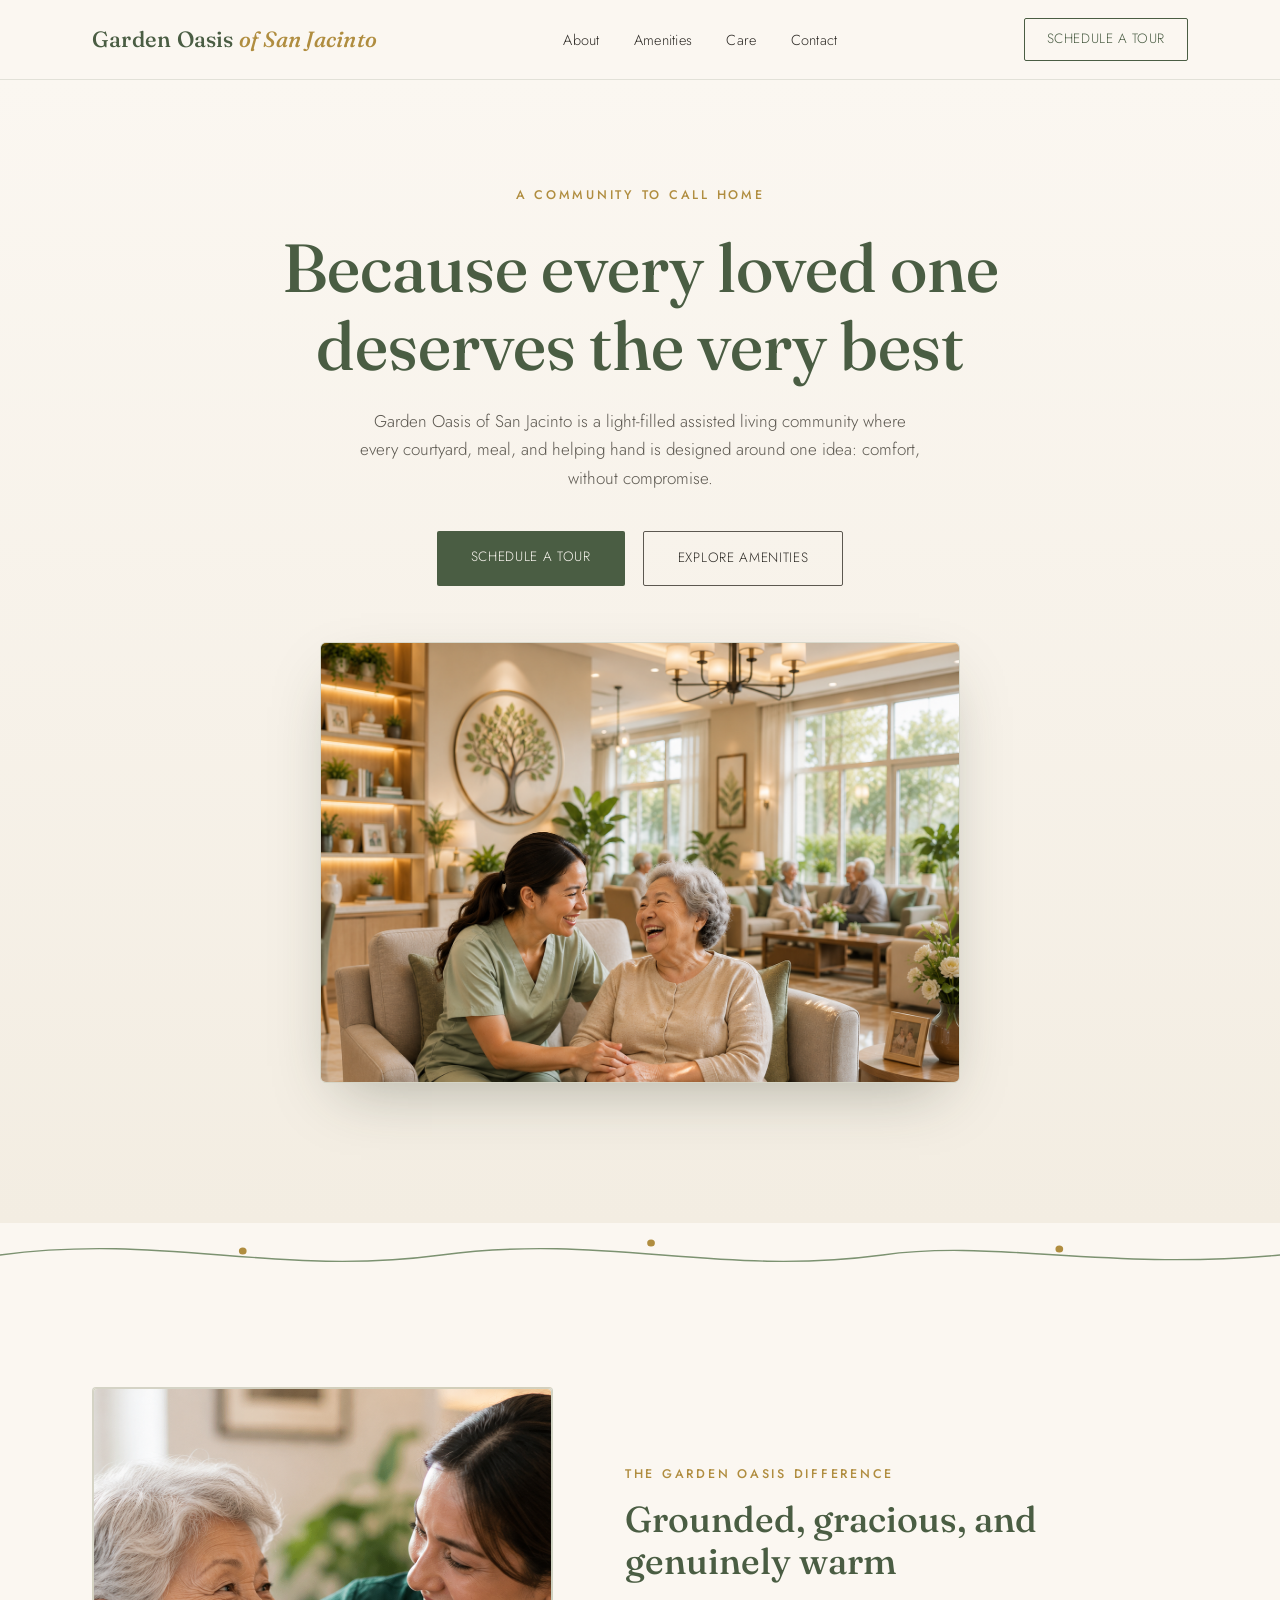
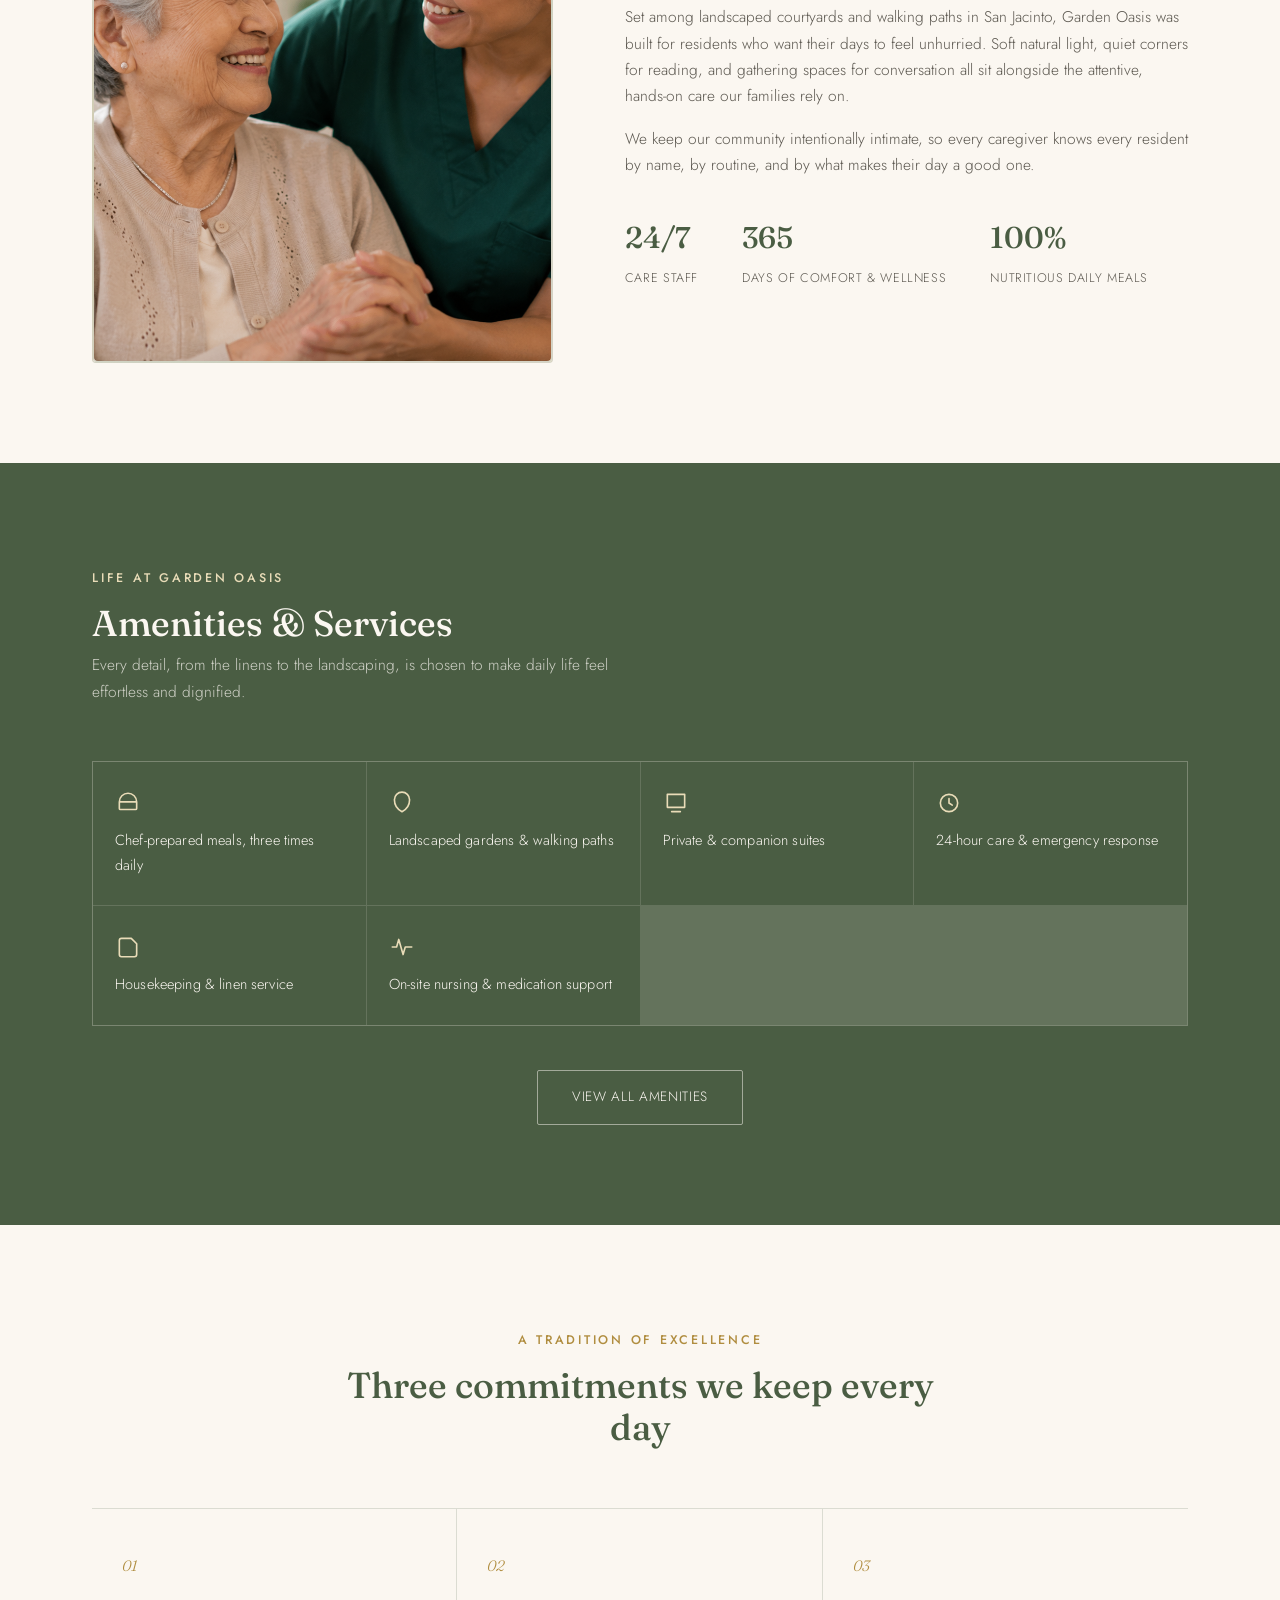
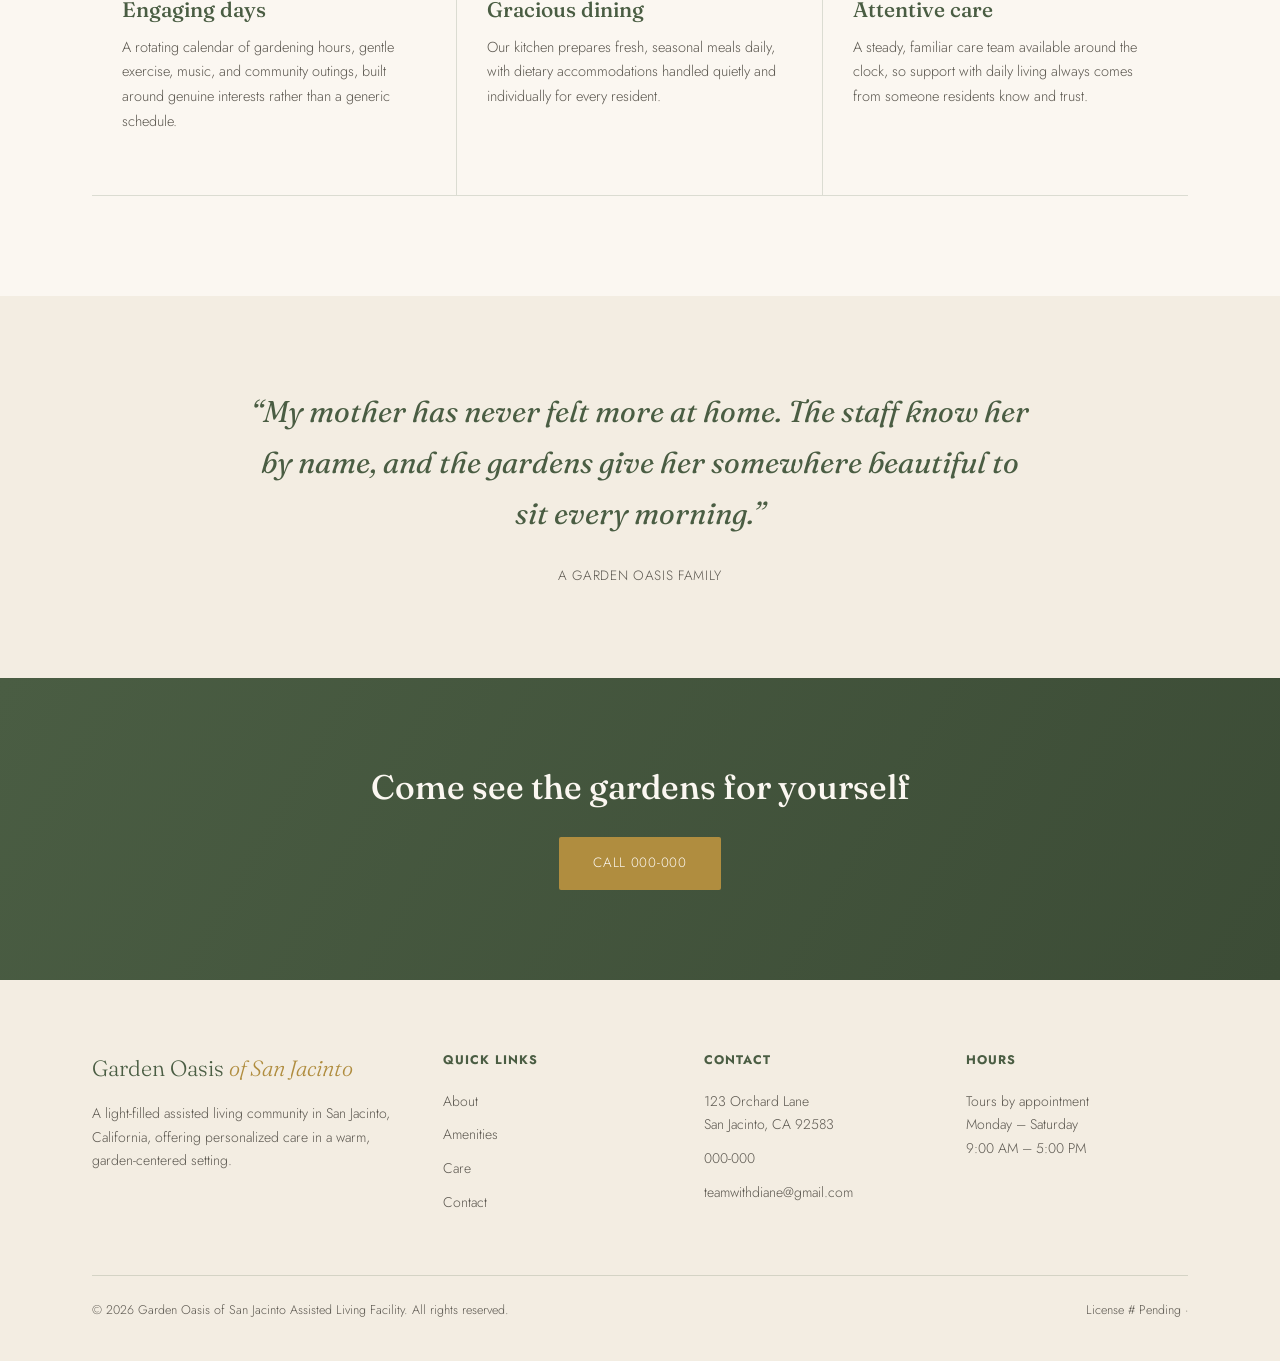
==== commit bca83353: "Update index.html" ====
--- a/index.html
+++ b/index.html
@@ -250,14 +250,9 @@
 <section class="about" id="about">
   <div class="wrap about-grid">
     <div class="about-visual">
-      <svg viewBox="0 0 200 200" fill="none" xmlns="http://www.w3.org/2000/svg">
-        <path d="M100 180 C100 140 100 110 100 70" stroke="#7C9271" stroke-width="2"/>
-        <path d="M100 150 C80 140 60 120 55 95" stroke="#7C9271" stroke-width="2"/>
-        <path d="M100 150 C120 140 140 120 145 95" stroke="#7C9271" stroke-width="2"/>
-        <path d="M100 110 C82 102 68 85 65 65" stroke="#7C9271" stroke-width="2"/>
-        <path d="M100 110 C118 102 132 85 135 65" stroke="#7C9271" stroke-width="2"/>
-        <circle cx="100" cy="60" r="10" fill="#B08D3F"/>
-      </svg>
+     <div class="about-visual">
+  <img src="images/IMAGE 2.png" alt="A caregiver and resident smiling together at Garden Oasis" style="width:100%;height:100%;object-fit:cover;border-radius:4px;">
+</div>
     </div>
     <div>
       <span class="eyebrow">The Garden Oasis Difference</span>
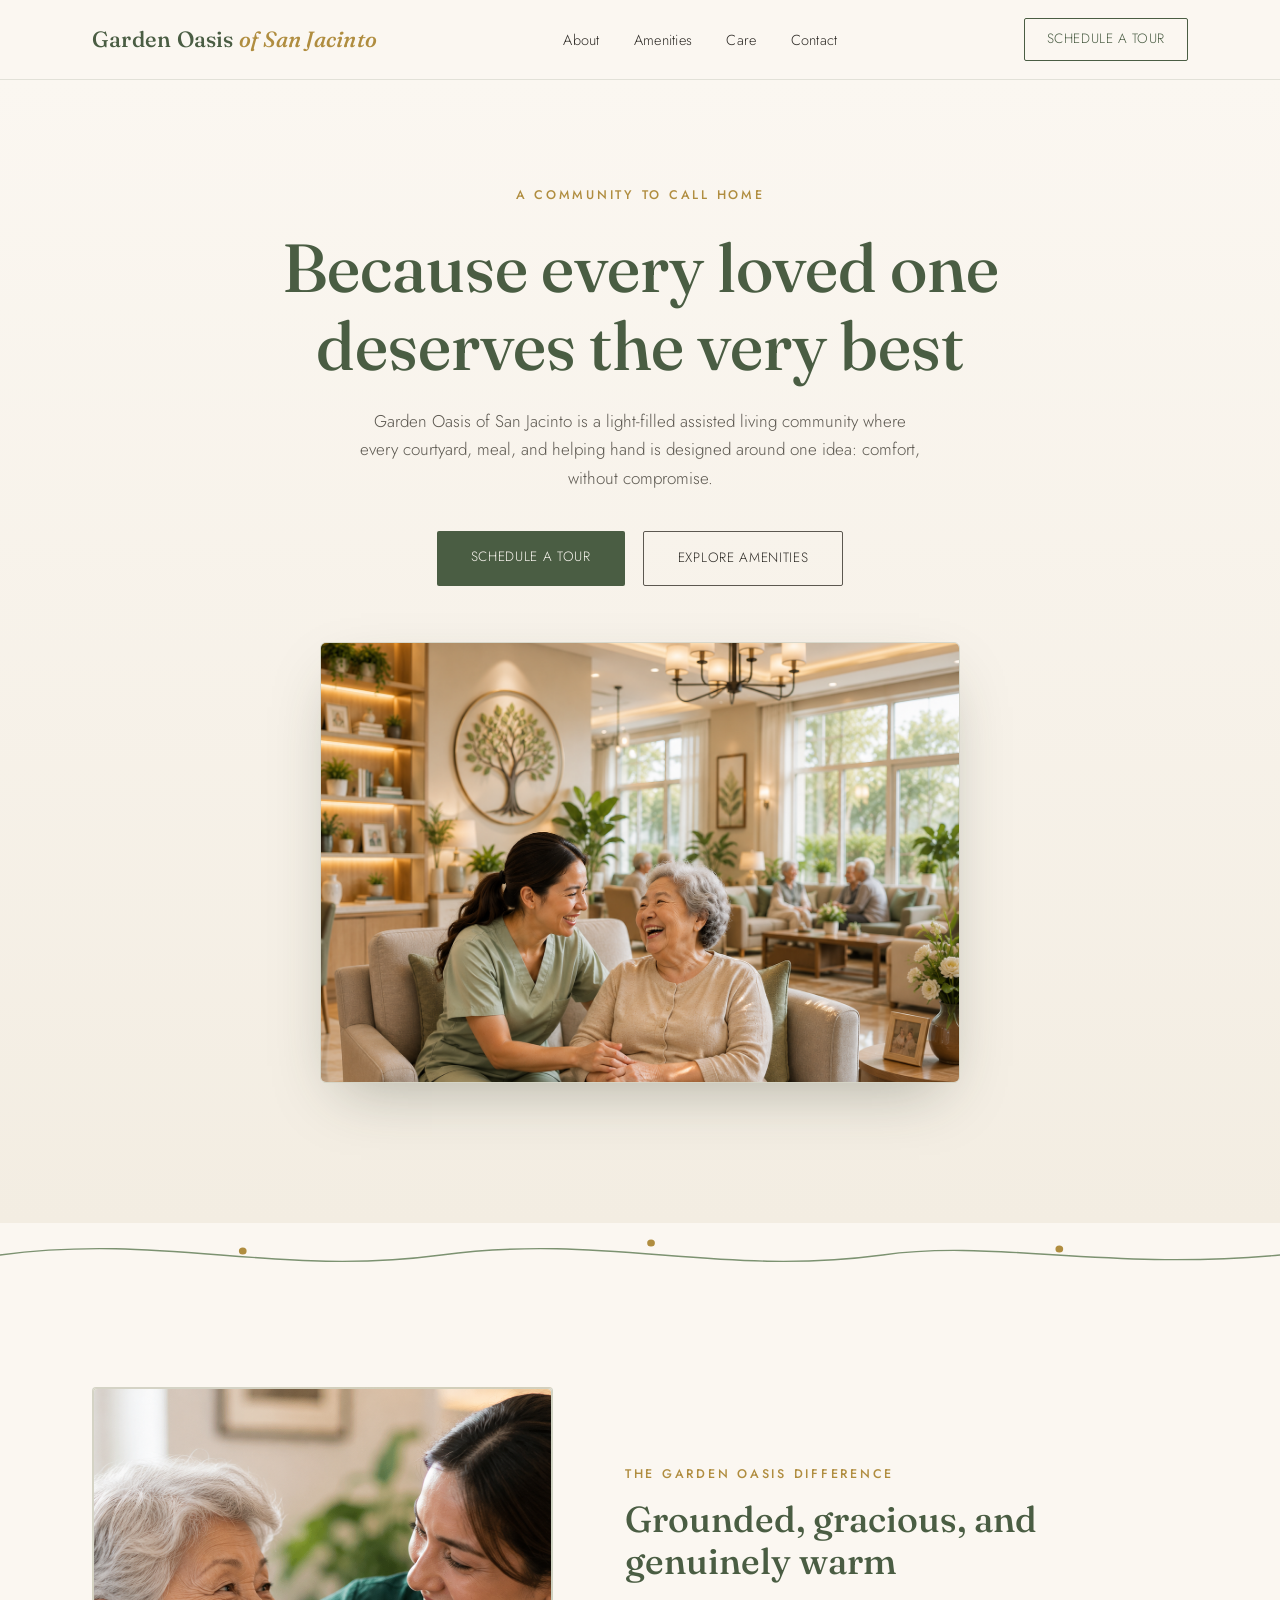
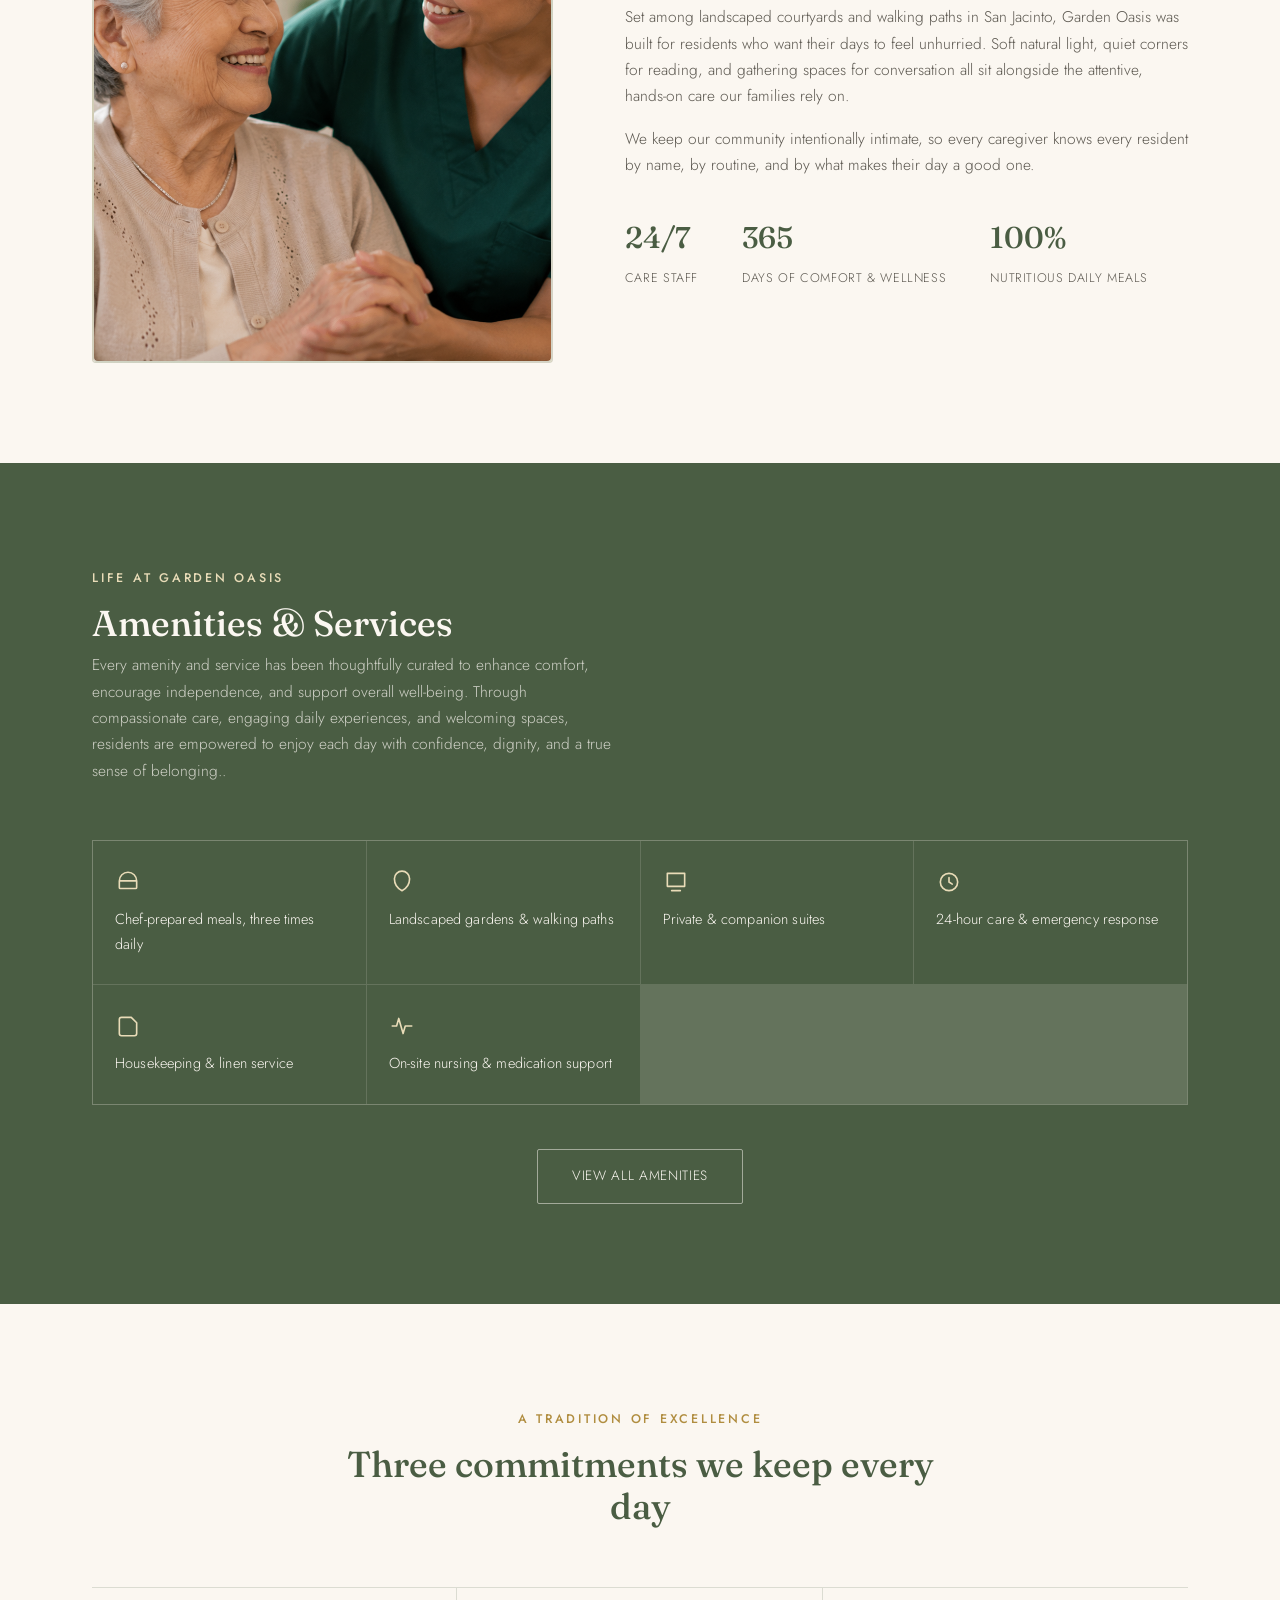
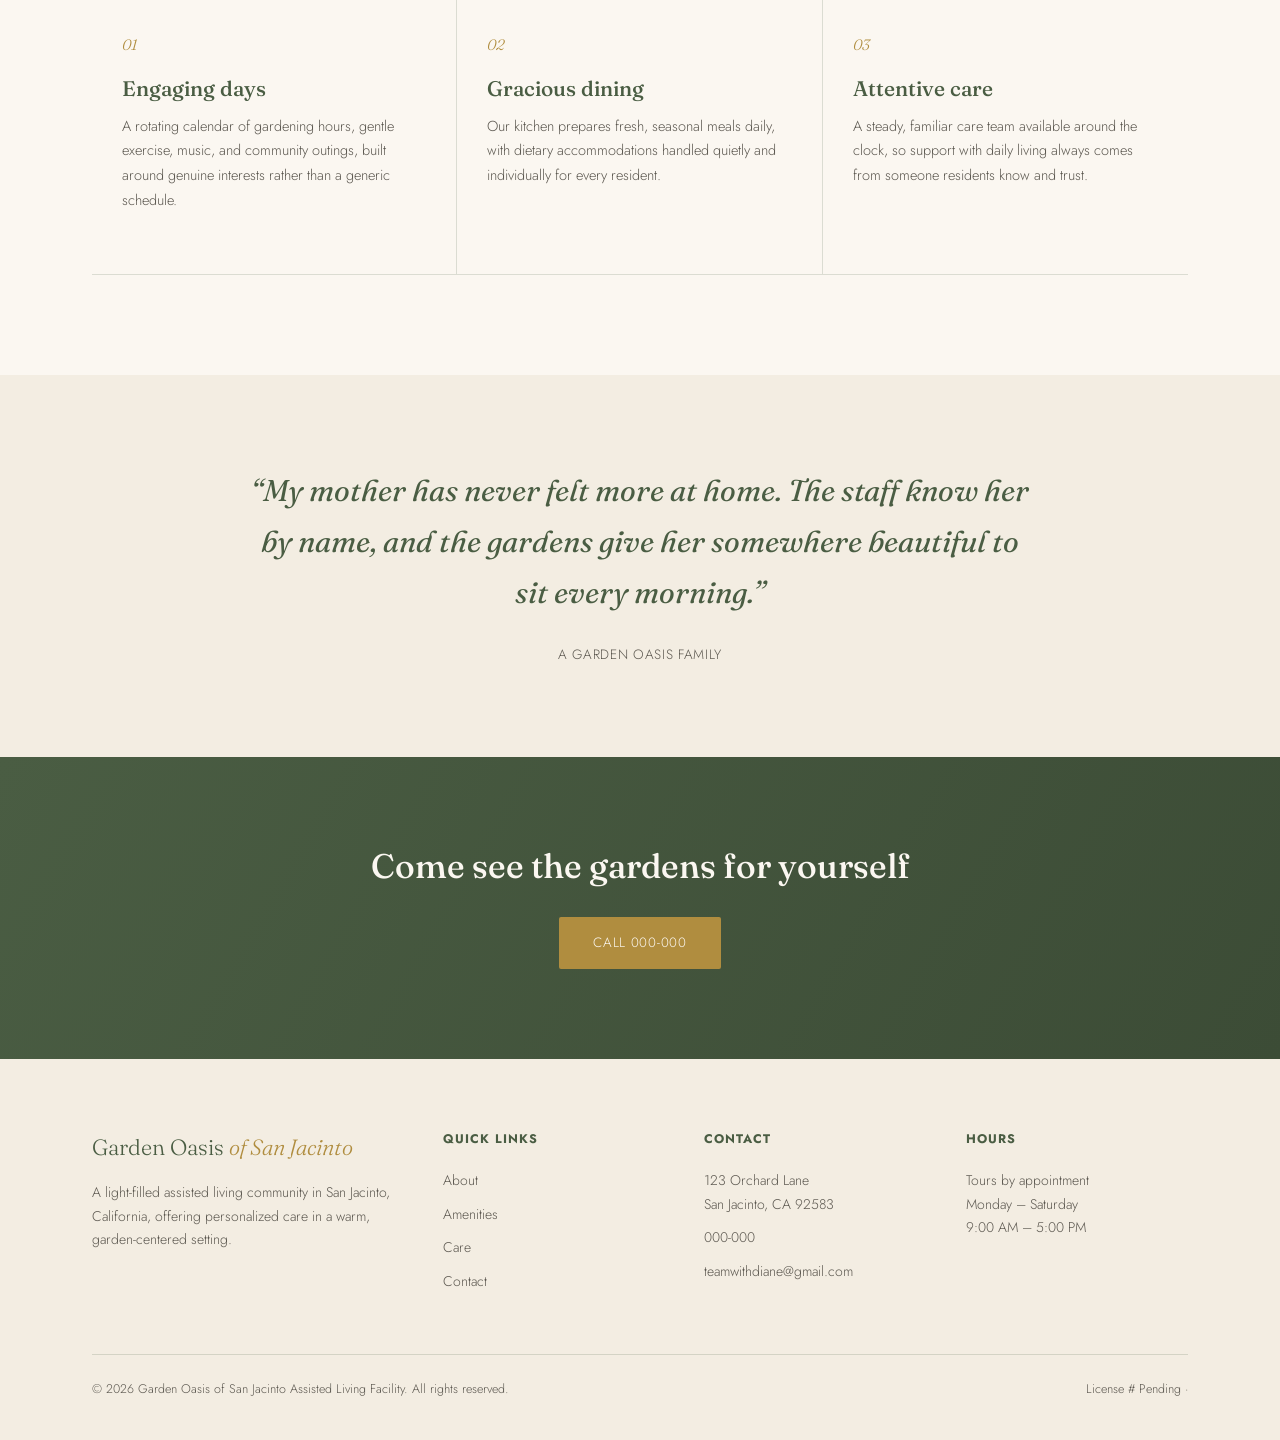
==== commit 8850cad3: "Update index.html" ====
--- a/index.html
+++ b/index.html
@@ -272,7 +272,7 @@
   <div class="wrap">
     <span class="eyebrow">Life at Garden Oasis</span>
     <h2>Amenities &amp; Services</h2>
-    <p>Every detail, from the linens to the landscaping, is chosen to make daily life feel effortless and dignified.</p>
+    <p>Every amenity and service has been thoughtfully curated to enhance comfort, encourage independence, and support overall well-being. Through compassionate care, engaging daily experiences, and welcoming spaces, residents are empowered to enjoy each day with confidence, dignity, and a true sense of belonging..</p>
     <div class="amen-grid">
       <div class="amen-item"><svg viewBox="0 0 24 24" fill="none" stroke-width="1.5"><path d="M4 11h16M4 11a8 8 0 0116 0M4 11v6a1 1 0 001 1h14a1 1 0 001-1v-6" stroke-linecap="round" stroke-linejoin="round"/></svg><span>Chef-prepared meals, three times daily</span></div>
       <div class="amen-item"><svg viewBox="0 0 24 24" fill="none" stroke-width="1.5"><path d="M12 20c4-2 7-6 7-11a7 7 0 00-14 0c0 5 3 9 7 11z" stroke-linecap="round" stroke-linejoin="round"/></svg><span>Landscaped gardens &amp; walking paths</span></div>
